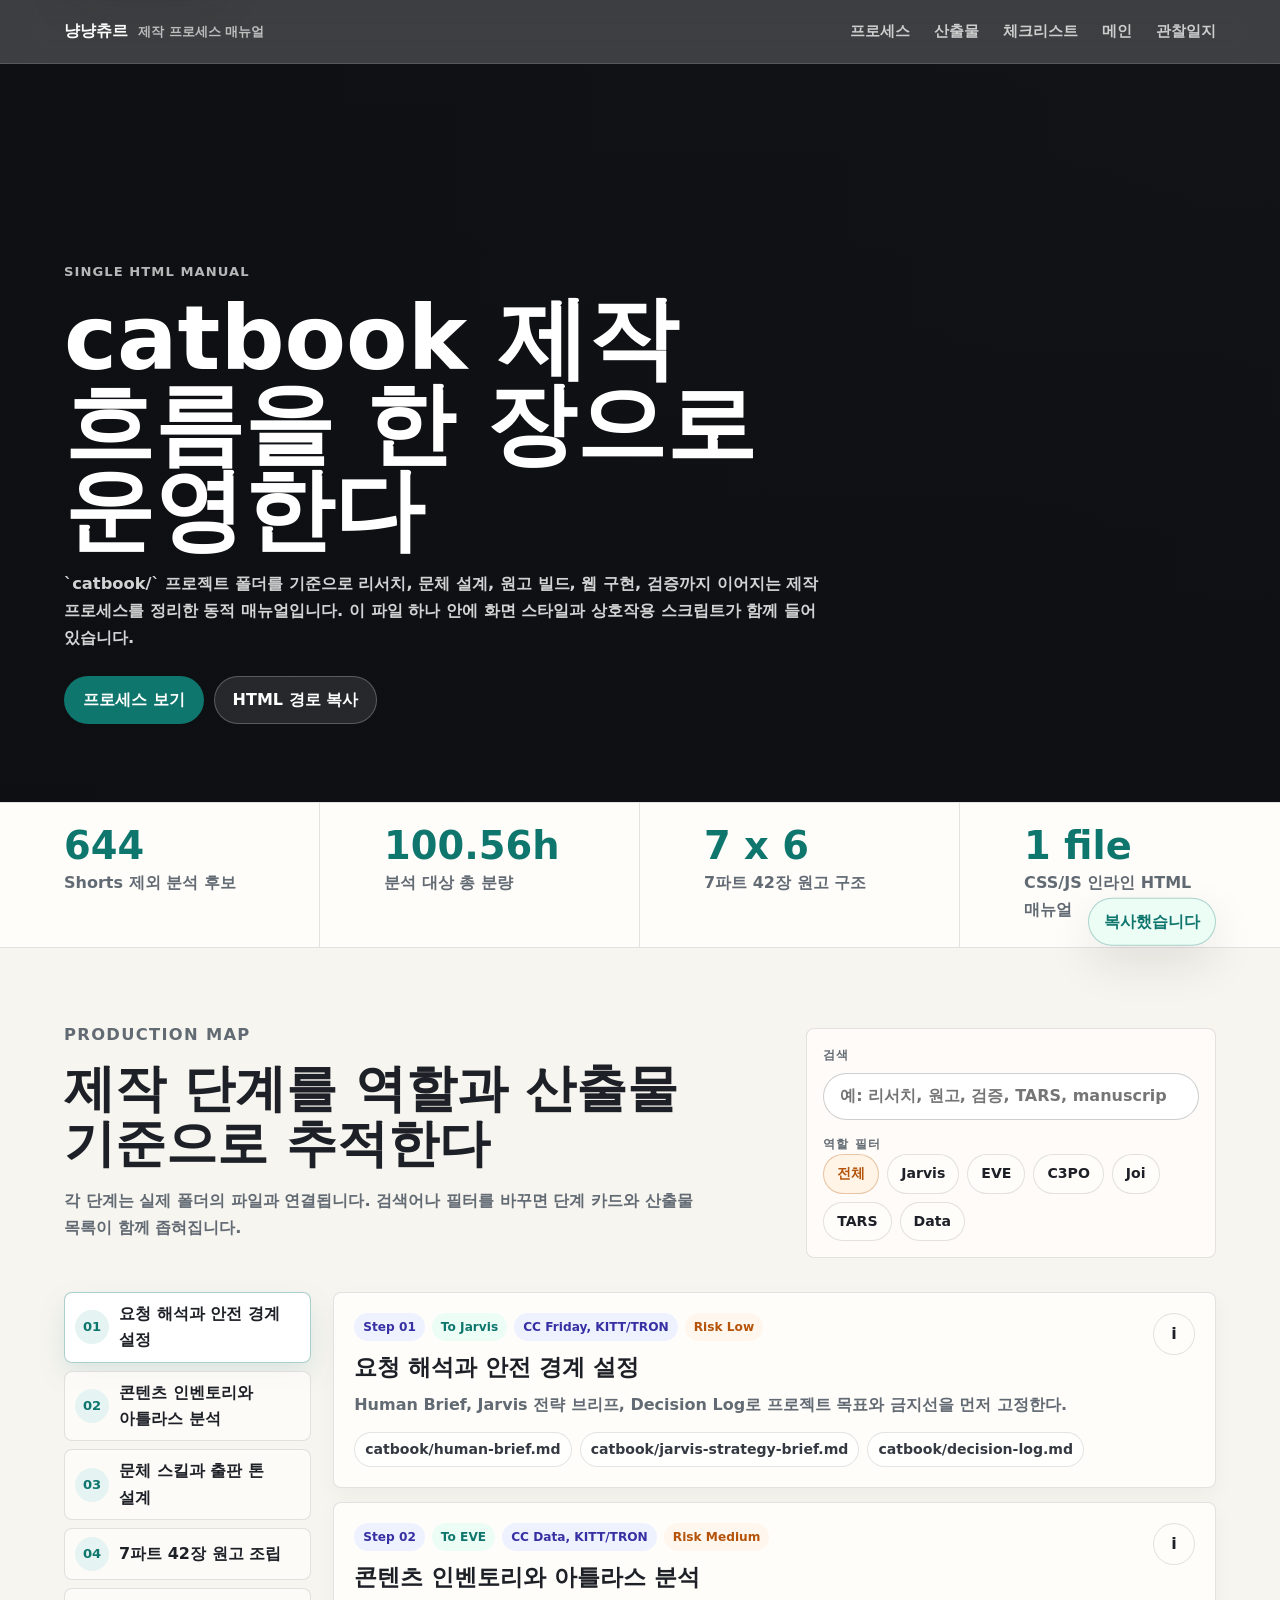
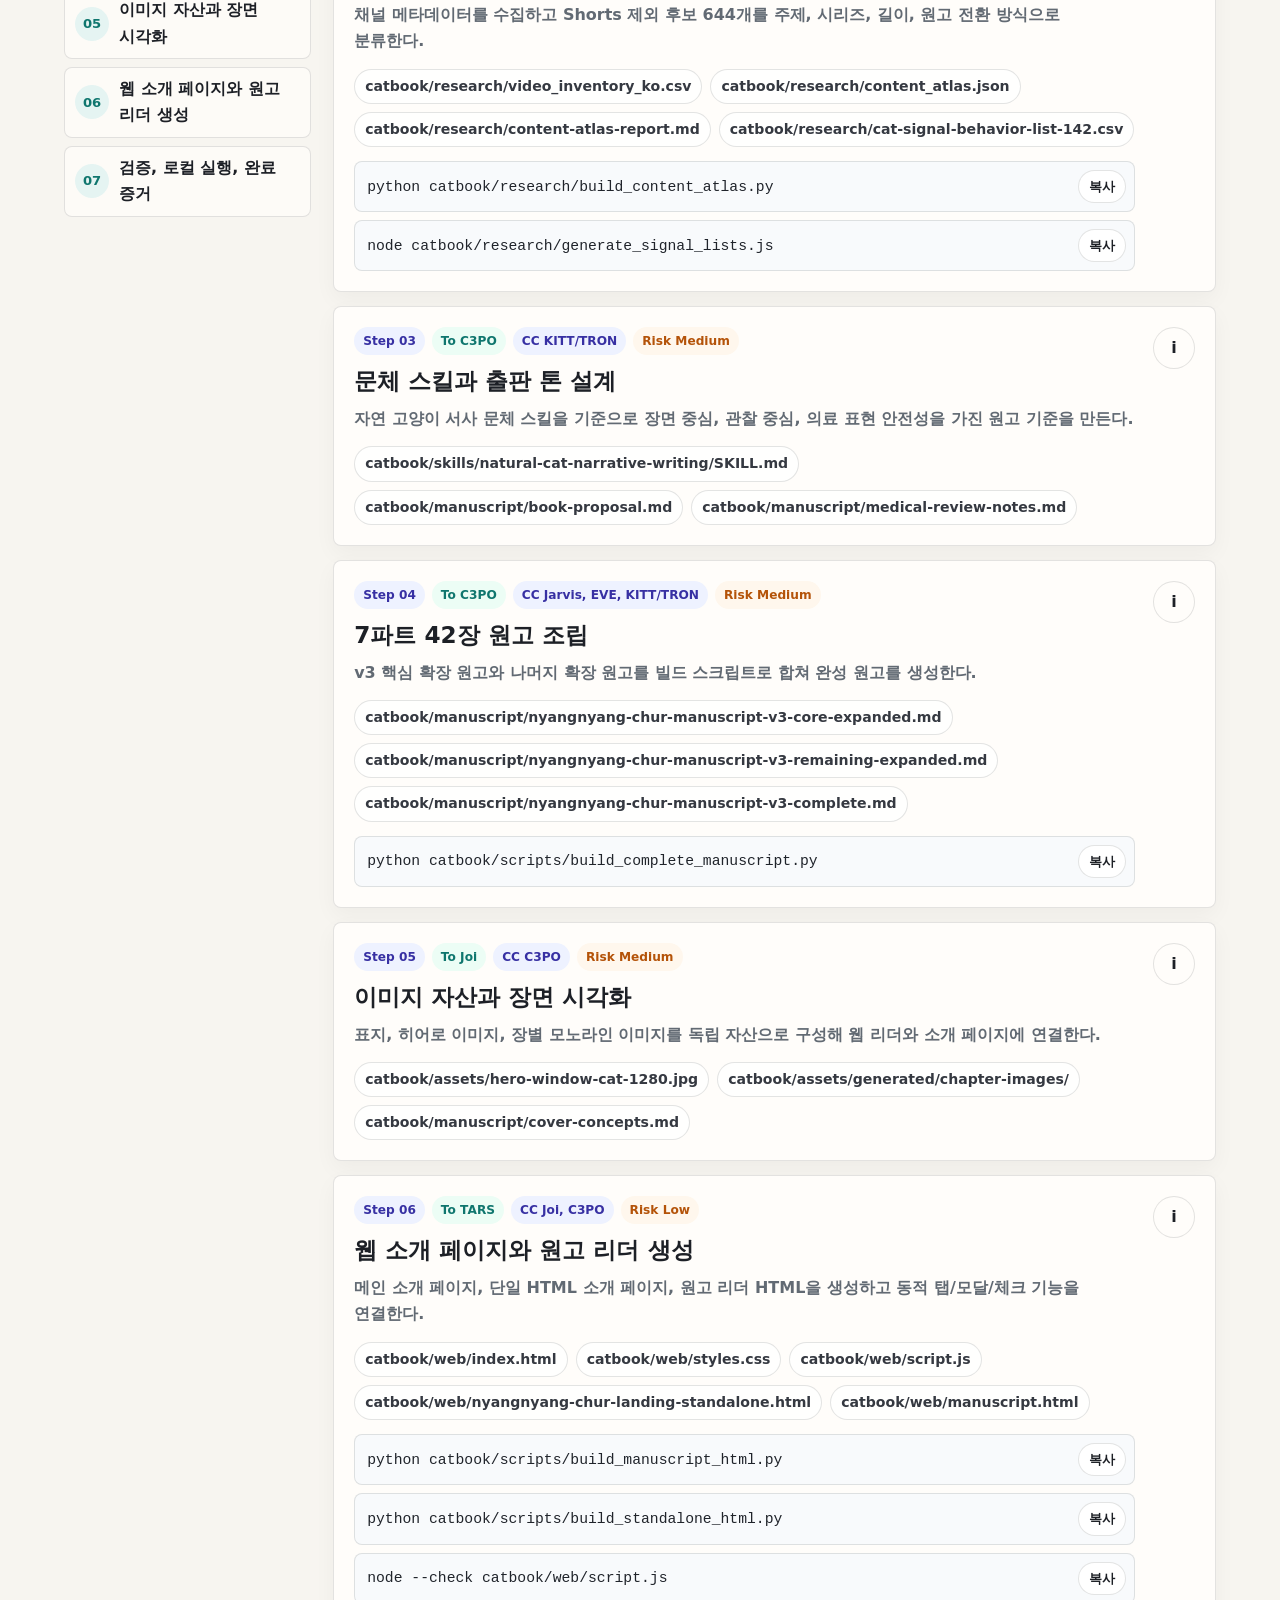
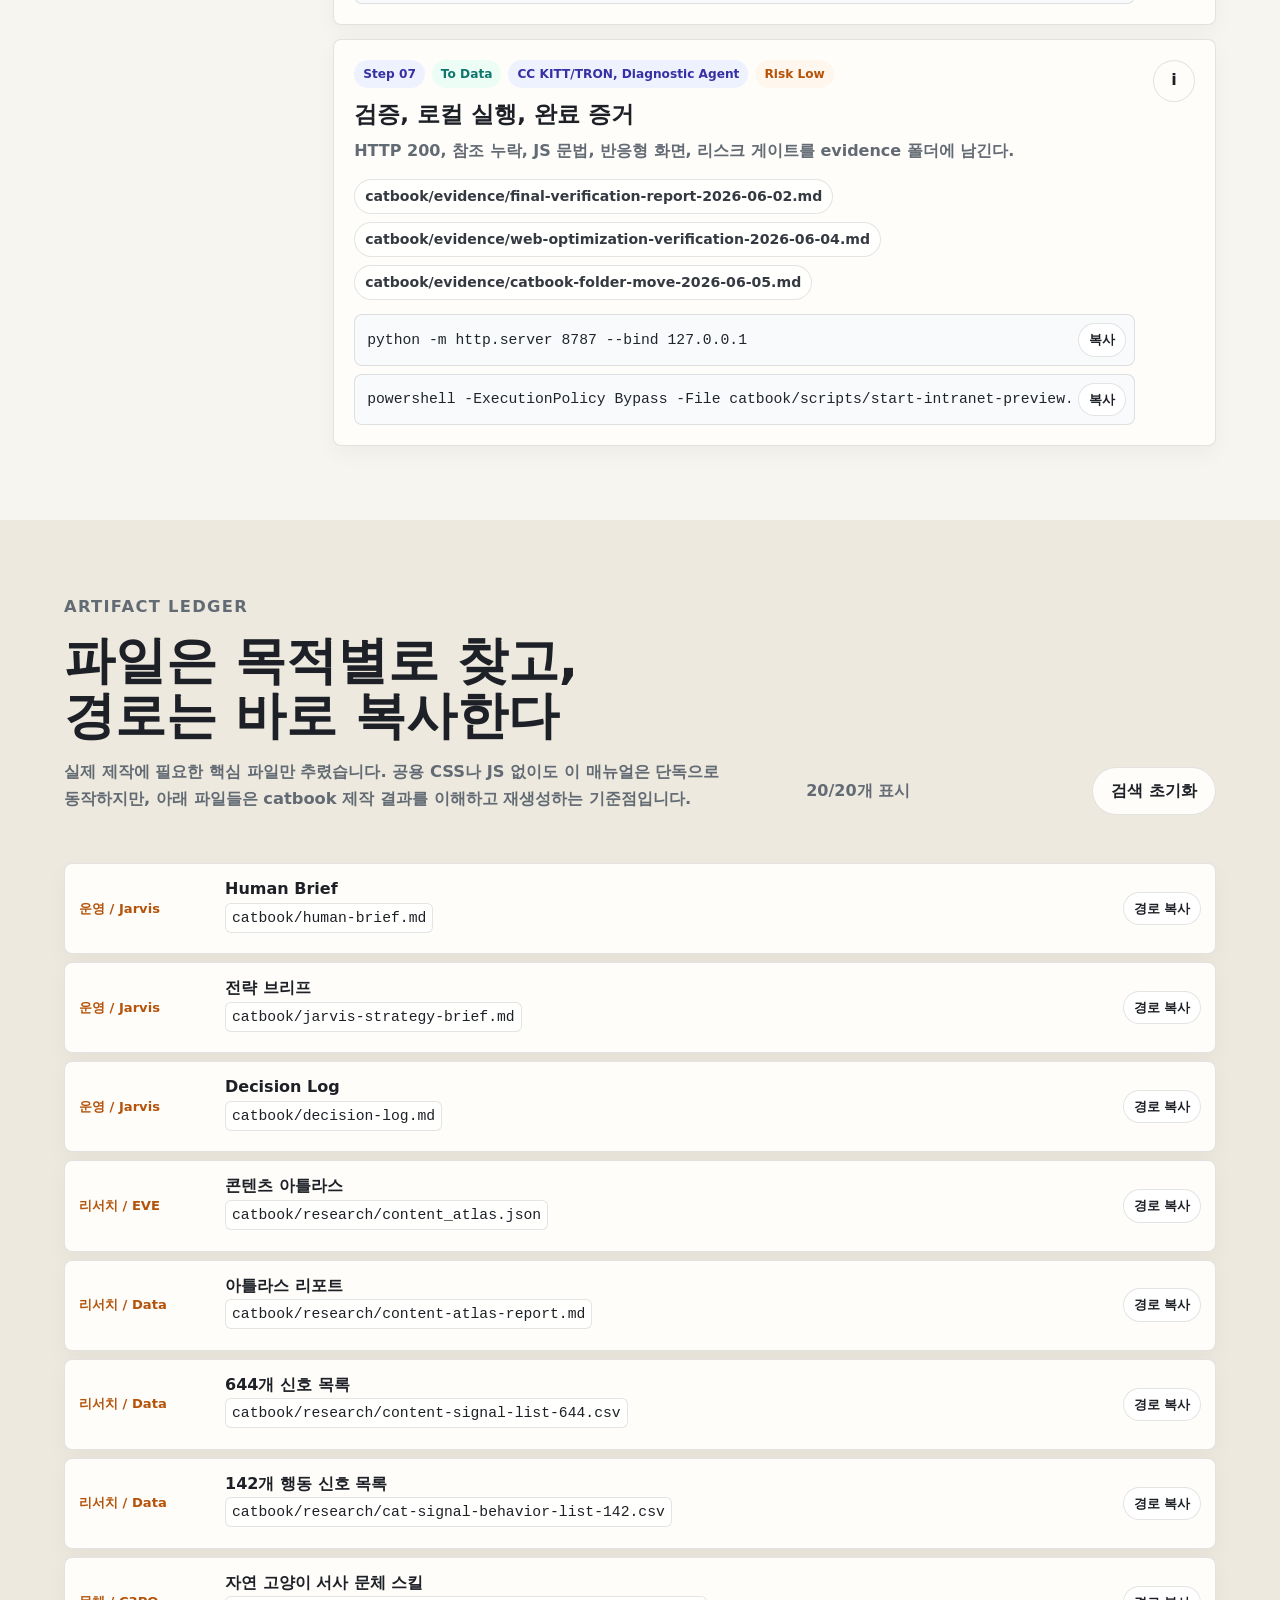
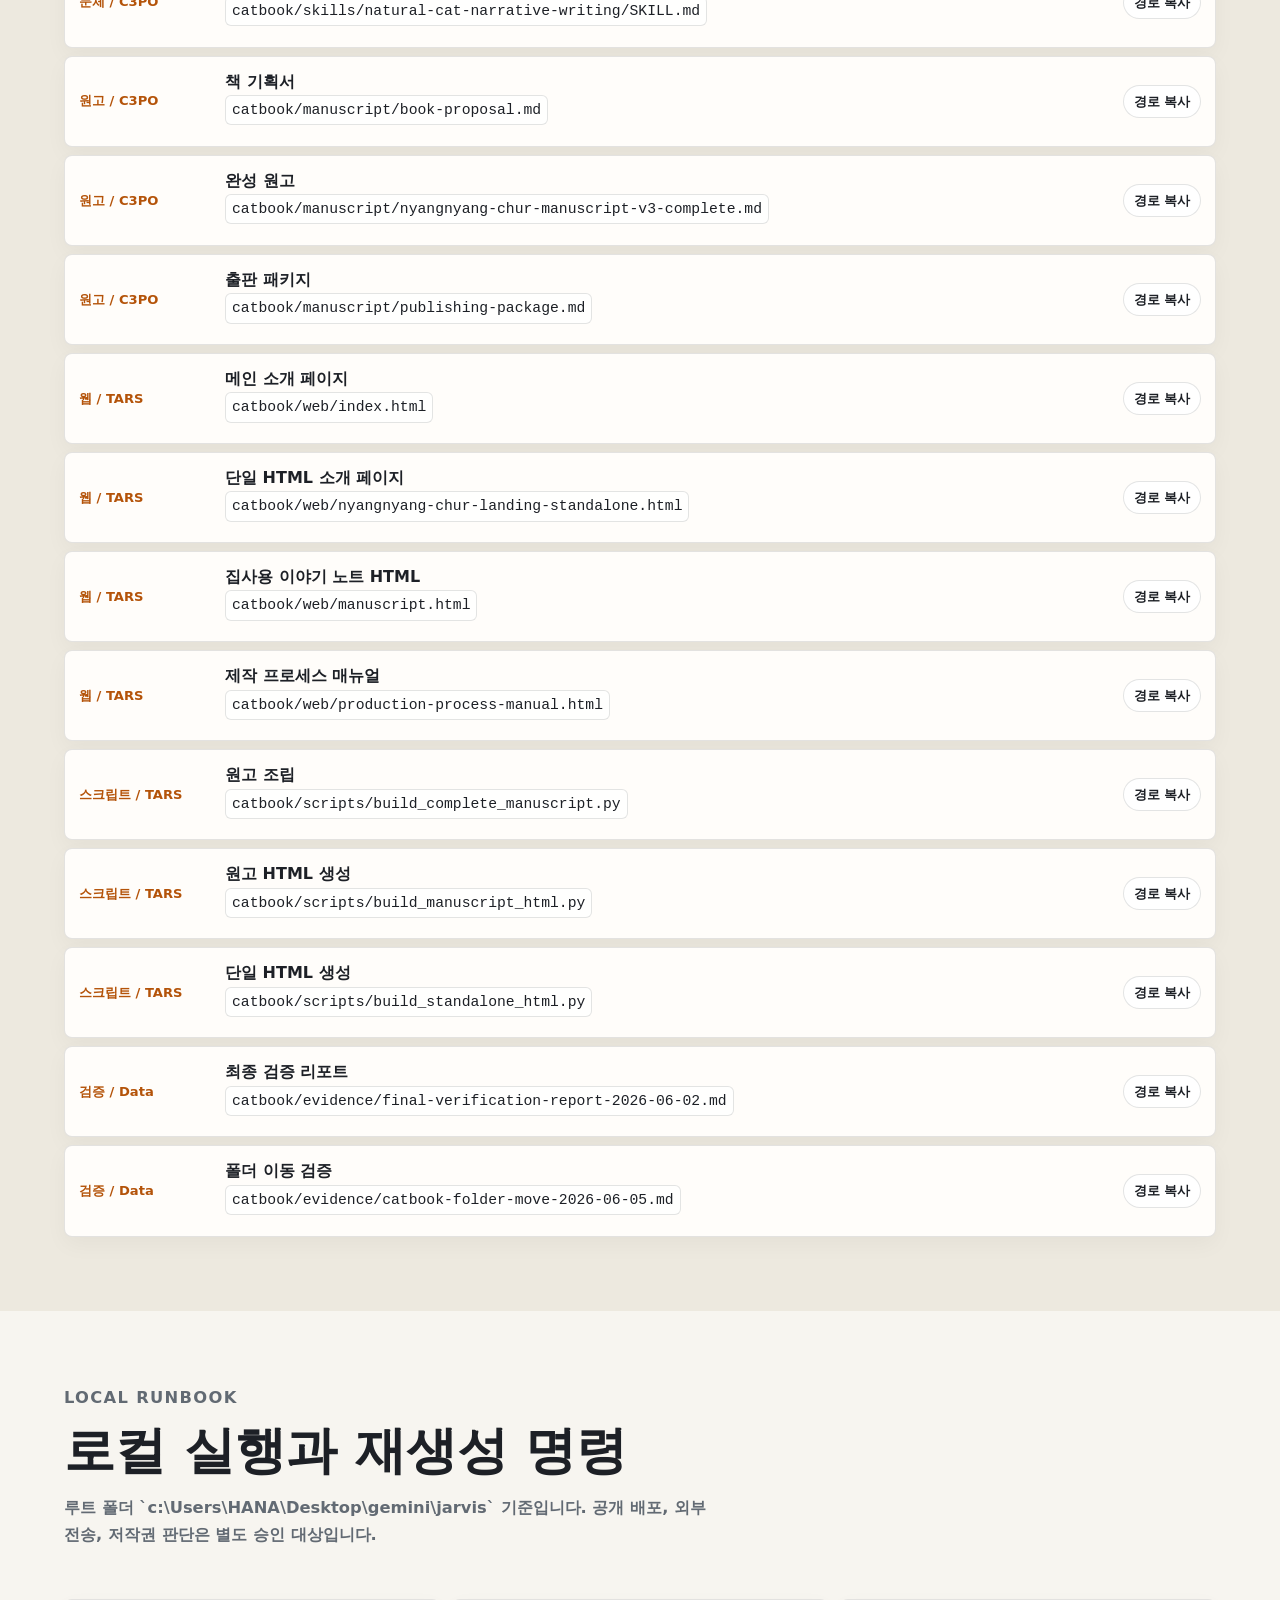
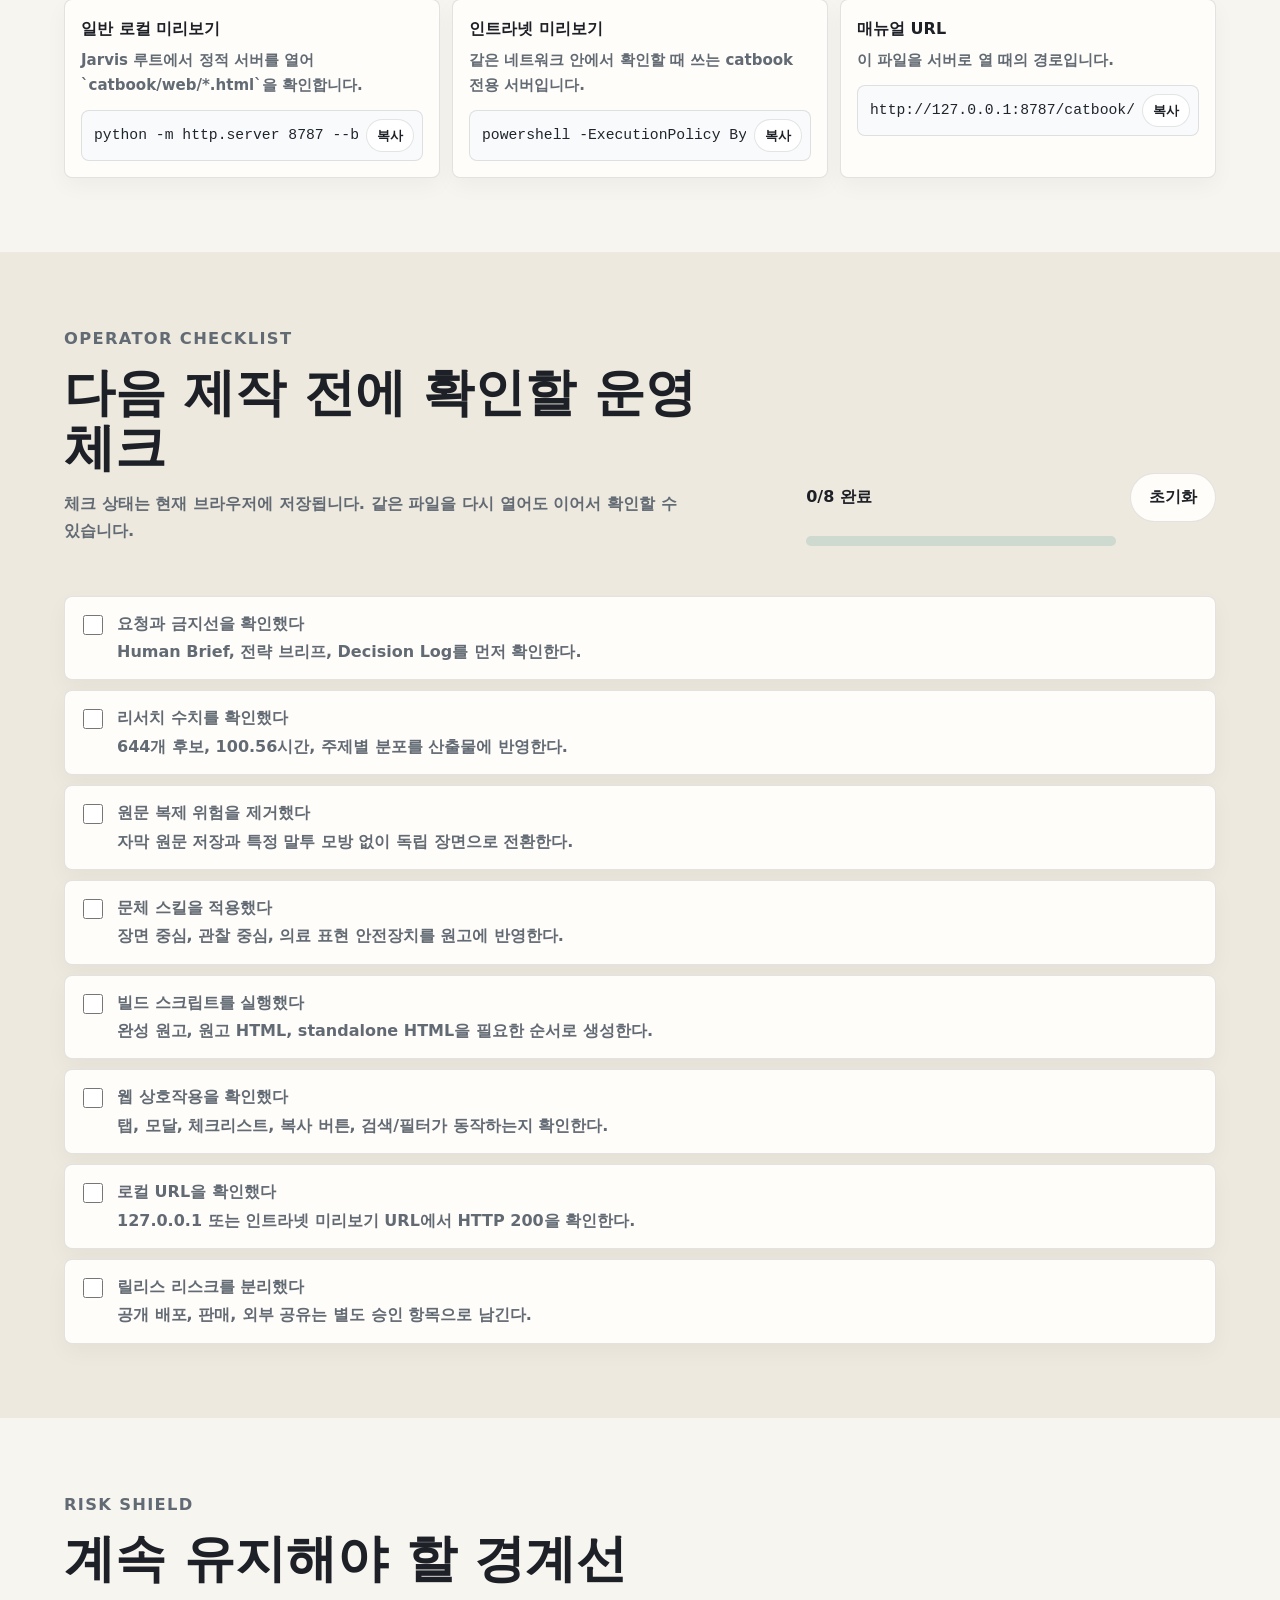
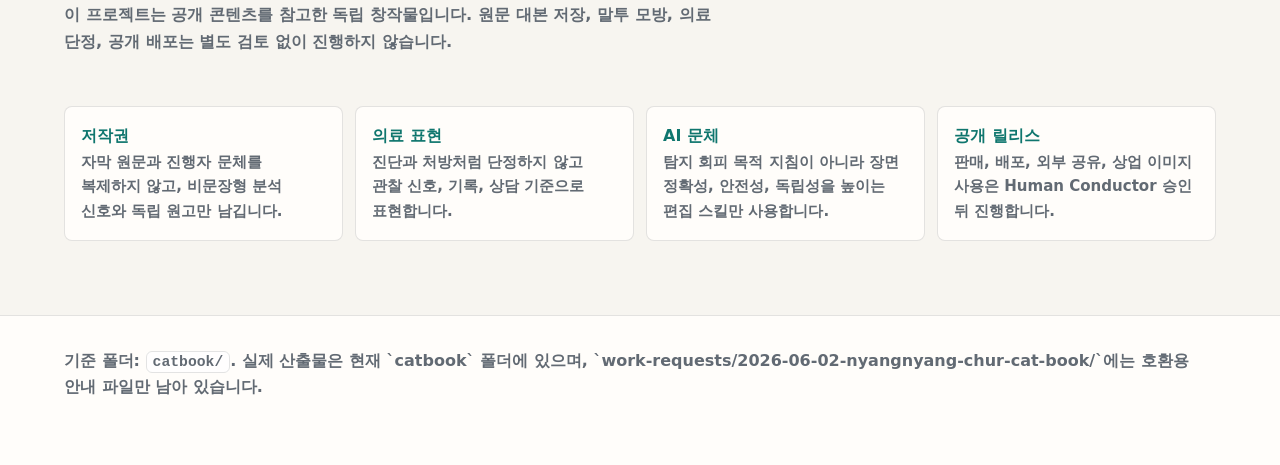
==== web/production-process-manual.html @ a4cfbbdb "Publish catbook project" ====
<!doctype html>
<html lang="ko">
  <head>
    <meta charset="utf-8" />
    <meta name="viewport" content="width=device-width, initial-scale=1" />
    <title>냥냥츄르 제작 프로세스 매뉴얼</title>
    <meta
      name="description"
      content="catbook 프로젝트 폴더를 분석해 정리한 냥냥츄르 제작 프로세스 단일 HTML 매뉴얼"
    />
    <link rel="icon" href="data:," />
    <link
      rel="preload"
      as="image"
      href="../assets/hero-window-cat-768.jpg"
      media="(max-width: 767px)"
      fetchpriority="high"
    />
    <link
      rel="preload"
      as="image"
      href="../assets/hero-window-cat-1280.jpg"
      media="(min-width: 768px)"
      fetchpriority="high"
    />
    <style>
      :root {
        --bg: #f7f5f0;
        --paper: #fffdfa;
        --ink: #1d2026;
        --muted: #626a73;
        --line: rgba(29, 32, 38, 0.12);
        --line-strong: rgba(29, 32, 38, 0.22);
        --teal: #0f766e;
        --blue: #2563eb;
        --brick: #b45309;
        --rose: #be123c;
        --leaf: #3f6212;
        --shadow: 0 18px 46px rgba(28, 30, 33, 0.1);
        --radius: 8px;
        --page-x: clamp(18px, 5vw, 72px);
        --font: "Malgun Gothic", "Apple SD Gothic Neo", "Noto Sans KR", "Segoe UI", system-ui, sans-serif;
      }

      * {
        box-sizing: border-box;
      }

      html {
        scroll-behavior: smooth;
      }

      body {
        margin: 0;
        background: var(--bg);
        color: var(--ink);
        font-family: var(--font);
        letter-spacing: 0;
        line-height: 1.65;
        word-break: keep-all;
        overflow-wrap: anywhere;
      }

      body.modal-open {
        overflow: hidden;
      }

      a {
        color: inherit;
        text-decoration: none;
      }

      button,
      input {
        font: inherit;
        letter-spacing: 0;
      }

      button {
        cursor: pointer;
      }

      code {
        border: 1px solid rgba(29, 32, 38, 0.12);
        border-radius: 6px;
        padding: 2px 6px;
        background: rgba(255, 255, 255, 0.78);
        font-family: "Cascadia Mono", "Consolas", monospace;
        font-size: 0.92em;
      }

      .skip-link {
        position: fixed;
        z-index: 100;
        top: 12px;
        left: var(--page-x);
        transform: translateY(-160%);
        border-radius: 999px;
        padding: 8px 14px;
        background: var(--paper);
        box-shadow: var(--shadow);
        font-weight: 800;
      }

      .skip-link:focus-visible {
        transform: translateY(0);
      }

      :focus-visible {
        outline: 3px solid rgba(37, 99, 235, 0.35);
        outline-offset: 3px;
      }

      .site-header {
        position: sticky;
        z-index: 50;
        top: 0;
        display: grid;
        grid-template-columns: minmax(0, 1fr) auto;
        align-items: center;
        min-height: 64px;
        gap: 20px;
        padding: 0 var(--page-x);
        border-bottom: 1px solid rgba(255, 255, 255, 0.14);
        background: rgba(20, 22, 26, 0.82);
        color: #fff;
        backdrop-filter: blur(18px);
      }

      .brand {
        display: inline-flex;
        align-items: baseline;
        gap: 10px;
        min-width: 0;
        font-weight: 900;
      }

      .brand span {
        color: rgba(255, 255, 255, 0.66);
        font-size: 0.82rem;
        font-weight: 700;
      }

      .nav-links {
        display: flex;
        flex-wrap: wrap;
        justify-content: flex-end;
        gap: 14px 24px;
        color: rgba(255, 255, 255, 0.74);
        font-size: 0.92rem;
        font-weight: 800;
      }

      .nav-links a:hover {
        color: #fff;
      }

      .hero {
        position: relative;
        isolation: isolate;
        min-height: clamp(560px, 82svh, 760px);
        display: grid;
        align-items: end;
        overflow: hidden;
        padding: 120px var(--page-x) 78px;
        color: #fff;
      }

      .hero-media,
      .hero-image,
      .hero-scrim {
        position: absolute;
        inset: 0;
        width: 100%;
        height: 100%;
      }

      .hero-media {
        z-index: -3;
        overflow: hidden;
        background: #121418;
      }

      .hero-image {
        object-fit: cover;
        object-position: 58% center;
        transform: scale(1.02);
      }

      .ai-generated-media {
        position: relative;
        isolation: isolate;
      }

      .ai-generated-media::after {
        content: attr(data-ai-label);
        position: absolute;
        z-index: 2;
        right: 12px;
        bottom: 12px;
        max-width: calc(100% - 24px);
        border: 1px solid rgba(255, 255, 255, 0.38);
        border-radius: 999px;
        padding: 6px 10px;
        background: rgba(28, 30, 33, 0.72);
        color: #ffffff;
        font-size: clamp(0.72rem, 0.68rem + 0.18vw, 0.84rem);
        font-weight: 800;
        line-height: 1.2;
        text-shadow: 0 1px 2px rgba(0, 0, 0, 0.35);
        pointer-events: none;
        backdrop-filter: blur(8px);
        -webkit-backdrop-filter: blur(8px);
      }

      .ai-generated-media img {
        user-select: none;
        -webkit-user-drag: none;
        -webkit-touch-callout: none;
      }

      .hero-scrim {
        z-index: -2;
        background:
          linear-gradient(90deg, rgba(13, 15, 18, 0.88), rgba(13, 15, 18, 0.48), rgba(13, 15, 18, 0.22)),
          linear-gradient(0deg, rgba(13, 15, 18, 0.78), rgba(13, 15, 18, 0.02));
      }

      .hero-content {
        position: relative;
        z-index: 1;
        width: min(920px, 100%);
      }

      .eyebrow {
        margin: 0 0 12px;
        color: var(--teal);
        font-size: 0.82rem;
        font-weight: 900;
        letter-spacing: 0.08em;
        text-transform: uppercase;
      }

      .hero .eyebrow {
        color: rgba(255, 255, 255, 0.7);
      }

      h1,
      h2,
      h3,
      p {
        margin-top: 0;
      }

      h1 {
        max-width: 860px;
        margin-bottom: 18px;
        font-size: clamp(2.45rem, 7vw, 6.7rem);
        line-height: 0.96;
      }

      h2 {
        margin-bottom: 16px;
        font-size: clamp(1.85rem, 4vw, 3.5rem);
        line-height: 1.08;
      }

      h3 {
        margin-bottom: 10px;
        font-size: clamp(1.12rem, 1vw + 0.95rem, 1.45rem);
        line-height: 1.28;
      }

      .hero-copy {
        max-width: 780px;
        color: rgba(255, 255, 255, 0.82);
        font-size: clamp(1.02rem, 1.2vw, 1.28rem);
        font-weight: 650;
      }

      .hero-actions,
      .inline-actions {
        display: flex;
        flex-wrap: wrap;
        gap: 10px;
        margin-top: 24px;
      }

      .button,
      .icon-button,
      .filter-button,
      .copy-button {
        border: 1px solid var(--line);
        border-radius: 999px;
        background: var(--paper);
        color: var(--ink);
        font-weight: 850;
        transition:
          transform 0.18s ease,
          border-color 0.18s ease,
          background 0.18s ease,
          color 0.18s ease;
      }

      .button {
        min-height: 44px;
        padding: 10px 18px;
      }

      .button.primary {
        border-color: rgba(15, 118, 110, 0.1);
        background: var(--teal);
        color: #fff;
      }

      .hero .button:not(.primary) {
        border-color: rgba(255, 255, 255, 0.24);
        background: rgba(255, 255, 255, 0.1);
        color: #fff;
      }

      .button:hover,
      .icon-button:hover,
      .filter-button:hover,
      .copy-button:hover {
        transform: translateY(-1px);
        border-color: rgba(37, 99, 235, 0.36);
      }

      .stats {
        display: grid;
        grid-template-columns: repeat(4, minmax(0, 1fr));
        border-top: 1px solid var(--line);
        border-bottom: 1px solid var(--line);
        background: var(--paper);
      }

      .stat {
        min-height: 124px;
        padding: 24px var(--page-x);
        border-right: 1px solid var(--line);
      }

      .stat:last-child {
        border-right: 0;
      }

      .stat strong {
        display: block;
        margin-bottom: 5px;
        color: var(--teal);
        font-size: clamp(1.8rem, 3vw, 3rem);
        line-height: 1;
      }

      .stat span {
        color: var(--muted);
        font-weight: 750;
      }

      .section {
        padding: 74px var(--page-x);
      }

      .section.alt {
        background: #ede9df;
      }

      .section-head {
        display: grid;
        grid-template-columns: minmax(0, 0.96fr) minmax(280px, 0.58fr);
        gap: clamp(24px, 5vw, 72px);
        align-items: end;
        margin-bottom: 34px;
      }

      .section-head p {
        color: var(--muted);
        font-size: 1.02rem;
        font-weight: 650;
      }

      .control-surface {
        display: grid;
        gap: 14px;
        border: 1px solid var(--line);
        border-radius: var(--radius);
        padding: 16px;
        background: rgba(255, 253, 250, 0.8);
      }

      .search-wrap {
        display: grid;
        gap: 8px;
      }

      .search-wrap label,
      .filter-label {
        color: var(--muted);
        font-size: 0.78rem;
        font-weight: 900;
        letter-spacing: 0.08em;
        text-transform: uppercase;
      }

      .search-input {
        width: 100%;
        min-height: 44px;
        border: 1px solid var(--line-strong);
        border-radius: 999px;
        padding: 9px 16px;
        background: #fff;
        color: var(--ink);
        font-weight: 750;
      }

      .filters {
        display: flex;
        flex-wrap: wrap;
        gap: 8px;
      }

      .filter-button {
        min-height: 36px;
        padding: 7px 13px;
        font-size: 0.88rem;
      }

      .filter-button[aria-pressed="true"] {
        border-color: rgba(180, 83, 9, 0.3);
        background: #fff4e6;
        color: var(--brick);
      }

      .process-layout {
        display: grid;
        grid-template-columns: minmax(220px, 0.28fr) minmax(0, 1fr);
        gap: 22px;
      }

      .step-rail {
        position: sticky;
        top: 86px;
        align-self: start;
        display: grid;
        gap: 8px;
      }

      .rail-button {
        display: grid;
        grid-template-columns: 34px minmax(0, 1fr);
        gap: 10px;
        align-items: center;
        min-height: 48px;
        border: 1px solid var(--line);
        border-radius: var(--radius);
        padding: 8px 10px;
        background: rgba(255, 253, 250, 0.74);
        color: var(--ink);
        text-align: left;
        font-weight: 850;
      }

      .rail-button span {
        display: grid;
        place-items: center;
        width: 34px;
        height: 34px;
        border-radius: 50%;
        background: #e5f4f2;
        color: var(--teal);
        font-size: 0.82rem;
      }

      .rail-button[aria-current="step"] {
        border-color: rgba(15, 118, 110, 0.35);
        background: #ffffff;
        box-shadow: 0 12px 28px rgba(15, 118, 110, 0.12);
      }

      .stage-grid {
        display: grid;
        gap: 14px;
      }

      .stage-card,
      .artifact-row,
      .check-row,
      .path-block {
        border: 1px solid var(--line);
        border-radius: var(--radius);
        background: var(--paper);
        box-shadow: 0 8px 22px rgba(28, 30, 33, 0.04);
      }

      .stage-card {
        display: grid;
        grid-template-columns: minmax(0, 1fr) auto;
        gap: 18px;
        padding: 20px;
      }

      .stage-card.is-hidden {
        display: none;
      }

      .stage-meta {
        display: flex;
        flex-wrap: wrap;
        gap: 7px;
        margin-bottom: 11px;
      }

      .pill {
        border-radius: 999px;
        padding: 4px 9px;
        background: #eef2ff;
        color: #3730a3;
        font-size: 0.76rem;
        font-weight: 900;
      }

      .pill.owner {
        background: #ecfdf5;
        color: var(--teal);
      }

      .pill.risk {
        background: #fff7ed;
        color: var(--brick);
      }

      .stage-summary {
        margin-bottom: 14px;
        color: var(--muted);
        font-weight: 650;
      }

      .stage-list {
        display: flex;
        flex-wrap: wrap;
        gap: 8px;
        margin: 0;
        padding: 0;
        list-style: none;
      }

      .stage-list li {
        border: 1px solid var(--line);
        border-radius: 999px;
        padding: 5px 10px;
        background: rgba(255, 255, 255, 0.72);
        color: #353941;
        font-size: 0.88rem;
        font-weight: 760;
      }

      .stage-actions {
        display: flex;
        align-items: start;
        gap: 8px;
      }

      .icon-button {
        width: 42px;
        height: 42px;
        display: grid;
        place-items: center;
        padding: 0;
        font-size: 1rem;
      }

      .commands {
        display: grid;
        gap: 8px;
        margin-top: 14px;
      }

      .command-line {
        display: grid;
        grid-template-columns: minmax(0, 1fr) auto;
        gap: 8px;
        align-items: center;
        min-width: 0;
        border: 1px solid var(--line);
        border-radius: var(--radius);
        padding: 8px 8px 8px 12px;
        background: #f8fafc;
      }

      .command-line > * {
        min-width: 0;
      }

      .command-line code {
        border: 0;
        padding: 0;
        background: transparent;
        color: #20242b;
        white-space: nowrap;
        overflow-x: auto;
      }

      .copy-button {
        min-height: 32px;
        padding: 5px 10px;
        background: #fff;
        font-size: 0.8rem;
      }

      .path-grid {
        display: grid;
        grid-template-columns: repeat(3, minmax(0, 1fr));
        gap: 12px;
      }

      .path-block {
        padding: 16px;
      }

      .path-block strong {
        display: block;
        margin-bottom: 6px;
      }

      .path-block p {
        margin-bottom: 12px;
        color: var(--muted);
        font-size: 0.94rem;
        font-weight: 650;
      }

      .artifact-toolbar {
        display: flex;
        flex-wrap: wrap;
        justify-content: space-between;
        align-items: center;
        gap: 12px;
        margin-bottom: 14px;
      }

      .artifact-count {
        color: var(--muted);
        font-weight: 850;
      }

      .artifact-list {
        display: grid;
        gap: 8px;
      }

      .artifact-row {
        display: grid;
        grid-template-columns: 132px minmax(0, 1fr) auto;
        gap: 14px;
        align-items: center;
        width: 100%;
        min-width: 0;
        min-height: 58px;
        padding: 12px 14px;
      }

      .artifact-row > * {
        min-width: 0;
      }

      .artifact-row.is-hidden {
        display: none;
      }

      .artifact-kind {
        color: var(--brick);
        font-size: 0.82rem;
        font-weight: 900;
      }

      .artifact-row code {
        display: inline-block;
        max-width: 100%;
        white-space: nowrap;
        min-width: 0;
        overflow-x: auto;
      }

      .check-panel {
        display: grid;
        gap: 10px;
      }

      .check-head {
        display: grid;
        grid-template-columns: minmax(0, 1fr) auto;
        gap: 14px;
        align-items: center;
        margin-bottom: 16px;
      }

      .progress {
        overflow: hidden;
        height: 10px;
        border-radius: 999px;
        background: rgba(15, 118, 110, 0.14);
      }

      .progress span {
        display: block;
        width: 0%;
        height: 100%;
        background: linear-gradient(90deg, var(--teal), var(--blue), var(--brick));
        transition: width 0.2s ease;
      }

      .check-row {
        display: grid;
        grid-template-columns: 26px minmax(0, 1fr);
        gap: 12px;
        align-items: start;
        padding: 14px;
      }

      .check-row input {
        width: 20px;
        height: 20px;
        margin-top: 4px;
        accent-color: var(--teal);
      }

      .check-row strong {
        display: block;
        margin-bottom: 2px;
      }

      .check-row span {
        color: var(--muted);
        font-weight: 650;
      }

      .check-row.is-done {
        border-color: rgba(15, 118, 110, 0.28);
        background: #f0fdfa;
      }

      .matrix {
        display: grid;
        grid-template-columns: repeat(4, minmax(0, 1fr));
        gap: 12px;
      }

      .matrix-cell {
        border: 1px solid var(--line);
        border-radius: var(--radius);
        padding: 16px;
        background: var(--paper);
      }

      .matrix-cell strong {
        color: var(--teal);
      }

      .matrix-cell p {
        margin-bottom: 0;
        color: var(--muted);
        font-size: 0.94rem;
        font-weight: 650;
      }

      .modal {
        position: fixed;
        inset: 0;
        z-index: 80;
        display: none;
        padding: 24px;
      }

      .modal.is-open {
        display: grid;
        place-items: center;
      }

      .modal-backdrop {
        position: absolute;
        inset: 0;
        background: rgba(12, 14, 17, 0.62);
        backdrop-filter: blur(10px);
      }

      .modal-panel {
        position: relative;
        width: min(760px, 100%);
        max-height: min(760px, 86svh);
        overflow: auto;
        border-radius: var(--radius);
        padding: 24px;
        background: var(--paper);
        box-shadow: var(--shadow);
      }

      .modal-close {
        position: absolute;
        top: 14px;
        right: 14px;
        width: 38px;
        height: 38px;
        border: 1px solid var(--line);
        border-radius: 50%;
        background: #fff;
        font-size: 1.1rem;
        font-weight: 900;
      }

      .modal-list {
        display: grid;
        gap: 10px;
        margin: 16px 0 0;
        padding: 0;
        list-style: none;
      }

      .modal-list li {
        border-left: 3px solid var(--teal);
        padding: 8px 0 8px 12px;
        color: var(--muted);
        font-weight: 700;
      }

      .toast {
        position: fixed;
        z-index: 90;
        right: var(--page-x);
        bottom: 22px;
        transform: translateY(140%);
        border: 1px solid rgba(15, 118, 110, 0.3);
        border-radius: 999px;
        padding: 10px 15px;
        background: #ecfdf5;
        color: var(--teal);
        font-weight: 900;
        box-shadow: var(--shadow);
        transition: transform 0.2s ease;
      }

      .toast.is-visible {
        transform: translateY(0);
      }

      .empty-state {
        display: none;
        border: 1px dashed var(--line-strong);
        border-radius: var(--radius);
        padding: 26px;
        color: var(--muted);
        background: rgba(255, 255, 255, 0.44);
        font-weight: 800;
        text-align: center;
      }

      .empty-state.is-visible {
        display: block;
      }

      .footer {
        border-top: 1px solid var(--line);
        padding: 32px var(--page-x) 48px;
        color: var(--muted);
        background: var(--paper);
        font-weight: 700;
      }

      @media (max-width: 980px) {
        .site-header,
        .section-head,
        .process-layout,
        .path-grid,
        .matrix {
          grid-template-columns: 1fr;
        }

        .site-header {
          align-items: start;
          padding-top: 12px;
          padding-bottom: 12px;
        }

        .nav-links {
          justify-content: flex-start;
        }

        .stats {
          grid-template-columns: repeat(2, minmax(0, 1fr));
        }

        .step-rail {
          position: static;
          grid-template-columns: repeat(2, minmax(0, 1fr));
        }

        .stage-card {
          grid-template-columns: 1fr;
        }
      }

      @media (max-width: 640px) {
        .hero {
          min-height: 680px;
          padding-top: 86px;
        }

        .stats,
        .step-rail,
        .artifact-row {
          grid-template-columns: 1fr;
        }

        .stat {
          min-height: auto;
          border-right: 0;
          border-bottom: 1px solid var(--line);
        }

        .artifact-row {
          align-items: start;
        }

        .ai-generated-media::after {
          right: 10px;
          bottom: 10px;
          padding: 5px 9px;
        }

        .artifact-row code {
          display: block;
          white-space: normal;
          overflow-wrap: anywhere;
        }

        .section {
          padding-top: 54px;
          padding-bottom: 54px;
        }
      }

      @media (prefers-reduced-motion: reduce) {
        *,
        *::before,
        *::after {
          scroll-behavior: auto !important;
          transition-duration: 0.01ms !important;
          animation-duration: 0.01ms !important;
        }
      }
    </style>
  </head>
  <body>
    <a class="skip-link" href="#manual">본문으로 건너뛰기</a>

    <header class="site-header">
      <a class="brand" href="#top">냥냥츄르 <span>제작 프로세스 매뉴얼</span></a>
      <nav class="nav-links" aria-label="주요 섹션">
        <a href="#manual">프로세스</a>
        <a href="#artifacts">산출물</a>
        <a href="#checklist">체크리스트</a>
        <a href="./index.html">메인</a>
        <a href="./manuscript.html">관찰일지</a>
      </nav>
    </header>

    <main id="top">
      <section class="hero" aria-labelledby="hero-title">
        <picture class="hero-media">
          <source
            type="image/jpeg"
            media="(max-width: 767px)"
            srcset="../assets/hero-window-cat-768.jpg"
          />
          <source
            type="image/jpeg"
            media="(min-width: 768px)"
            srcset="../assets/hero-window-cat-1280.jpg"
          />
          <img
            class="hero-image"
            src="../assets/hero-window-cat-1280.jpg"
            width="1280"
            height="683"
            alt="창가에 앉은 고양이와 책, 물그릇"
            decoding="async"
            fetchpriority="high"
          />
        </picture>
        <div class="hero-scrim"></div>
        <div class="hero-content">
          <p class="eyebrow">Single HTML Manual</p>
          <h1 id="hero-title">catbook 제작 흐름을 한 장으로 운영한다</h1>
          <p class="hero-copy">
            `catbook/` 프로젝트 폴더를 기준으로 리서치, 문체 설계, 원고 빌드, 웹 구현, 검증까지 이어지는
            제작 프로세스를 정리한 동적 매뉴얼입니다. 이 파일 하나 안에 화면 스타일과 상호작용 스크립트가 함께 들어 있습니다.
          </p>
          <div class="hero-actions">
            <a class="button primary" href="#manual">프로세스 보기</a>
            <button class="button" type="button" data-copy="catbook/web/production-process-manual.html">
              HTML 경로 복사
            </button>
          </div>
        </div>
      </section>

      <section class="stats" aria-label="프로젝트 핵심 수치">
        <div class="stat">
          <strong>644</strong>
          <span>Shorts 제외 분석 후보</span>
        </div>
        <div class="stat">
          <strong>100.56h</strong>
          <span>분석 대상 총 분량</span>
        </div>
        <div class="stat">
          <strong>7 x 6</strong>
          <span>7파트 42장 원고 구조</span>
        </div>
        <div class="stat">
          <strong>1 file</strong>
          <span>CSS/JS 인라인 HTML 매뉴얼</span>
        </div>
      </section>

      <section class="section" id="manual" aria-labelledby="manual-title">
        <div class="section-head">
          <div>
            <p class="eyebrow">Production Map</p>
            <h2 id="manual-title">제작 단계를 역할과 산출물 기준으로 추적한다</h2>
            <p>
              각 단계는 실제 폴더의 파일과 연결됩니다. 검색어나 필터를 바꾸면 단계 카드와 산출물 목록이 함께 좁혀집니다.
            </p>
          </div>
          <div class="control-surface" aria-label="프로세스 필터">
            <div class="search-wrap">
              <label for="process-search">검색</label>
              <input
                class="search-input"
                id="process-search"
                type="search"
                placeholder="예: 리서치, 원고, 검증, TARS, manuscript"
              />
            </div>
            <div>
              <div class="filter-label">역할 필터</div>
              <div class="filters" id="role-filters"></div>
            </div>
          </div>
        </div>

        <div class="process-layout">
          <aside class="step-rail" id="step-rail" aria-label="제작 단계 바로가기"></aside>
          <div>
            <div class="stage-grid" id="stage-grid"></div>
            <div class="empty-state" id="stage-empty">검색 조건에 맞는 제작 단계가 없습니다.</div>
          </div>
        </div>
      </section>

      <section class="section alt" id="artifacts" aria-labelledby="artifacts-title">
        <div class="section-head">
          <div>
            <p class="eyebrow">Artifact Ledger</p>
            <h2 id="artifacts-title">파일은 목적별로 찾고, 경로는 바로 복사한다</h2>
            <p>
              실제 제작에 필요한 핵심 파일만 추렸습니다. 공용 CSS나 JS 없이도 이 매뉴얼은 단독으로 동작하지만,
              아래 파일들은 catbook 제작 결과를 이해하고 재생성하는 기준점입니다.
            </p>
          </div>
          <div class="artifact-toolbar">
            <span class="artifact-count" id="artifact-count"></span>
            <button class="button" type="button" id="clear-search">검색 초기화</button>
          </div>
        </div>

        <div class="artifact-list" id="artifact-list"></div>
        <div class="empty-state" id="artifact-empty">검색 조건에 맞는 산출물이 없습니다.</div>
      </section>

      <section class="section" id="paths" aria-labelledby="paths-title">
        <div class="section-head">
          <div>
            <p class="eyebrow">Local Runbook</p>
            <h2 id="paths-title">로컬 실행과 재생성 명령</h2>
            <p>
              루트 폴더 `c:\Users\HANA\Desktop\gemini\jarvis` 기준입니다. 공개 배포, 외부 전송, 저작권 판단은 별도 승인 대상입니다.
            </p>
          </div>
        </div>

        <div class="path-grid">
          <article class="path-block">
            <strong>일반 로컬 미리보기</strong>
            <p>Jarvis 루트에서 정적 서버를 열어 `catbook/web/*.html`을 확인합니다.</p>
            <div class="command-line">
              <code>python -m http.server 8787 --bind 127.0.0.1</code>
              <button class="copy-button" type="button" data-copy="python -m http.server 8787 --bind 127.0.0.1">복사</button>
            </div>
          </article>
          <article class="path-block">
            <strong>인트라넷 미리보기</strong>
            <p>같은 네트워크 안에서 확인할 때 쓰는 catbook 전용 서버입니다.</p>
            <div class="command-line">
              <code>powershell -ExecutionPolicy Bypass -File catbook/scripts/start-intranet-preview.ps1 -Port 8790 -MaxPort 8800 -Restart</code>
              <button class="copy-button" type="button" data-copy="powershell -ExecutionPolicy Bypass -File catbook/scripts/start-intranet-preview.ps1 -Port 8790 -MaxPort 8800 -Restart">복사</button>
            </div>
          </article>
          <article class="path-block">
            <strong>매뉴얼 URL</strong>
            <p>이 파일을 서버로 열 때의 경로입니다.</p>
            <div class="command-line">
              <code>http://127.0.0.1:8787/catbook/web/production-process-manual.html</code>
              <button class="copy-button" type="button" data-copy="http://127.0.0.1:8787/catbook/web/production-process-manual.html">복사</button>
            </div>
          </article>
        </div>
      </section>

      <section class="section alt" id="checklist" aria-labelledby="checklist-title">
        <div class="section-head">
          <div>
            <p class="eyebrow">Operator Checklist</p>
            <h2 id="checklist-title">다음 제작 전에 확인할 운영 체크</h2>
            <p>
              체크 상태는 현재 브라우저에 저장됩니다. 같은 파일을 다시 열어도 이어서 확인할 수 있습니다.
            </p>
          </div>
          <div class="check-head">
            <strong id="check-progress-text">0/0 완료</strong>
            <button class="button" type="button" id="reset-checks">초기화</button>
            <div class="progress" aria-hidden="true"><span id="check-progress-bar"></span></div>
          </div>
        </div>

        <div class="check-panel" id="check-panel"></div>
      </section>

      <section class="section" aria-labelledby="risk-title">
        <div class="section-head">
          <div>
            <p class="eyebrow">Risk Shield</p>
            <h2 id="risk-title">계속 유지해야 할 경계선</h2>
            <p>
              이 프로젝트는 공개 콘텐츠를 참고한 독립 창작물입니다. 원문 대본 저장, 말투 모방, 의료 단정,
              공개 배포는 별도 검토 없이 진행하지 않습니다.
            </p>
          </div>
        </div>

        <div class="matrix">
          <article class="matrix-cell">
            <strong>저작권</strong>
            <p>자막 원문과 진행자 문체를 복제하지 않고, 비문장형 분석 신호와 독립 원고만 남깁니다.</p>
          </article>
          <article class="matrix-cell">
            <strong>의료 표현</strong>
            <p>진단과 처방처럼 단정하지 않고 관찰 신호, 기록, 상담 기준으로 표현합니다.</p>
          </article>
          <article class="matrix-cell">
            <strong>AI 문체</strong>
            <p>탐지 회피 목적 지침이 아니라 장면 정확성, 안전성, 독립성을 높이는 편집 스킬만 사용합니다.</p>
          </article>
          <article class="matrix-cell">
            <strong>공개 릴리스</strong>
            <p>판매, 배포, 외부 공유, 상업 이미지 사용은 Human Conductor 승인 뒤 진행합니다.</p>
          </article>
        </div>
      </section>
    </main>

    <footer class="footer">
      <p>
        기준 폴더: <code>catbook/</code>. 실제 산출물은 현재 `catbook` 폴더에 있으며,
        `work-requests/2026-06-02-nyangnyang-chur-cat-book/`에는 호환용 안내 파일만 남아 있습니다.
      </p>
    </footer>

    <div class="modal" id="detail-modal" role="dialog" aria-modal="true" aria-labelledby="modal-title">
      <div class="modal-backdrop" data-close-modal></div>
      <section class="modal-panel" tabindex="-1">
        <button class="modal-close" type="button" aria-label="닫기" data-close-modal>×</button>
        <p class="eyebrow" id="modal-kicker">Process</p>
        <h2 id="modal-title"></h2>
        <p id="modal-summary"></p>
        <ul class="modal-list" id="modal-list"></ul>
      </section>
    </div>

    <div class="toast" id="toast" role="status" aria-live="polite">복사했습니다</div>

    <script>
      const stages = [
        {
          id: "brief",
          role: "Jarvis",
          cc: "Friday, KITT/TRON",
          risk: "Low",
          title: "요청 해석과 안전 경계 설정",
          summary:
            "Human Brief, Jarvis 전략 브리프, Decision Log로 프로젝트 목표와 금지선을 먼저 고정한다.",
          outputs: ["catbook/human-brief.md", "catbook/jarvis-strategy-brief.md", "catbook/decision-log.md"],
          commands: [],
          details: [
            "대상은 고양이 행동/돌봄 콘텐츠를 바탕으로 한 독립 창작 책과 소개 웹페이지다.",
            "자막 원문 저장, 특정 진행자 말투 모방, AI 탐지 회피 목적 글쓰기 지침을 금지선으로 둔다.",
            "공개 배포와 상업 사용은 Human Conductor 승인 전까지 로컬 산출물로 제한한다.",
          ],
        },
        {
          id: "research",
          role: "EVE",
          cc: "Data, KITT/TRON",
          risk: "Medium",
          title: "콘텐츠 인벤토리와 아틀라스 분석",
          summary:
            "채널 메타데이터를 수집하고 Shorts 제외 후보 644개를 주제, 시리즈, 길이, 원고 전환 방식으로 분류한다.",
          outputs: [
            "catbook/research/video_inventory_ko.csv",
            "catbook/research/content_atlas.json",
            "catbook/research/content-atlas-report.md",
            "catbook/research/cat-signal-behavior-list-142.csv",
          ],
          commands: ["python catbook/research/build_content_atlas.py", "node catbook/research/generate_signal_lists.js"],
          details: [
            "핵심 수치: Shorts 제외 644개, 약 100.56시간.",
            "주요 축: 행동 신호, 건강 관찰, 관계/합사, 생활 돌봄, 배변/화장실, 윤리/안전, 묘종 지식.",
            "분석 결과는 원문 복제가 아니라 책 구조와 장면 소재를 만들기 위한 비문장형 신호로 사용한다.",
          ],
        },
        {
          id: "voice",
          role: "C3PO",
          cc: "KITT/TRON",
          risk: "Medium",
          title: "문체 스킬과 출판 톤 설계",
          summary:
            "자연 고양이 서사 문체 스킬을 기준으로 장면 중심, 관찰 중심, 의료 표현 안전성을 가진 원고 기준을 만든다.",
          outputs: [
            "catbook/skills/natural-cat-narrative-writing/SKILL.md",
            "catbook/manuscript/book-proposal.md",
            "catbook/manuscript/medical-review-notes.md",
          ],
          commands: [],
          details: [
            "설명보다 장면으로 시작하고, 정보는 이야기 뒤에 짧게 붙인다.",
            "고양이를 과잉 의인화하지 않고 감각, 경계, 선택의 언어로 읽는다.",
            "증상은 관찰 신호로, 대응은 기록과 상담으로 표현한다.",
          ],
        },
        {
          id: "manuscript",
          role: "C3PO",
          cc: "Jarvis, EVE, KITT/TRON",
          risk: "Medium",
          title: "7파트 42장 원고 조립",
          summary:
            "v3 핵심 확장 원고와 나머지 확장 원고를 빌드 스크립트로 합쳐 완성 원고를 생성한다.",
          outputs: [
            "catbook/manuscript/nyangnyang-chur-manuscript-v3-core-expanded.md",
            "catbook/manuscript/nyangnyang-chur-manuscript-v3-remaining-expanded.md",
            "catbook/manuscript/nyangnyang-chur-manuscript-v3-complete.md",
          ],
          commands: ["python catbook/scripts/build_complete_manuscript.py"],
          details: [
            "구조는 7파트, 각 파트 6장, 총 42장이다.",
            "각 장은 짧은 이야기, 30초 체크, 집사 메모, 오늘의 한 문장으로 반복된다.",
            "원고 검증 기준은 30초 체크 42개, 집사 메모 42개, 오늘의 한 문장 42개 유지다.",
          ],
        },
        {
          id: "assets",
          role: "Joi",
          cc: "C3PO",
          risk: "Medium",
          title: "이미지 자산과 장면 시각화",
          summary:
            "표지, 히어로 이미지, 장별 모노라인 이미지를 독립 자산으로 구성해 웹 리더와 소개 페이지에 연결한다.",
          outputs: [
            "catbook/assets/hero-window-cat-1280.jpg",
            "catbook/assets/generated/chapter-images/",
            "catbook/manuscript/cover-concepts.md",
          ],
          commands: [],
          details: [
            "이미지는 실제 책/관찰 노트 맥락을 첫 화면에서 드러내는 용도로 쓴다.",
            "장별 이미지는 원고 맥락을 고정하고, 과장된 의료/공포 표현을 피한다.",
            "상업 사용 전 최종 라이선스와 디자이너 검수 여부를 다시 확인해야 한다.",
          ],
        },
        {
          id: "web",
          role: "TARS",
          cc: "Joi, C3PO",
          risk: "Low",
          title: "웹 소개 페이지와 원고 리더 생성",
          summary:
            "메인 소개 페이지, 단일 HTML 소개 페이지, 원고 리더 HTML을 생성하고 동적 탭/모달/체크 기능을 연결한다.",
          outputs: [
            "catbook/web/index.html",
            "catbook/web/styles.css",
            "catbook/web/script.js",
            "catbook/web/nyangnyang-chur-landing-standalone.html",
            "catbook/web/manuscript.html",
          ],
          commands: [
            "python catbook/scripts/build_manuscript_html.py",
            "python catbook/scripts/build_standalone_html.py",
            "node --check catbook/web/script.js",
          ],
          details: [
            "index.html은 외부 CSS/JS를 참조하는 일반 페이지다.",
            "nyangnyang-chur-landing-standalone.html은 CSS/JS를 인라인으로 합친 단일 소개 HTML이다.",
            "manuscript.html은 42장 리더와 30초 체크 동적 기능을 포함한다.",
          ],
        },
        {
          id: "verify",
          role: "Data",
          cc: "KITT/TRON, Diagnostic Agent",
          risk: "Low",
          title: "검증, 로컬 실행, 완료 증거",
          summary:
            "HTTP 200, 참조 누락, JS 문법, 반응형 화면, 리스크 게이트를 evidence 폴더에 남긴다.",
          outputs: [
            "catbook/evidence/final-verification-report-2026-06-02.md",
            "catbook/evidence/web-optimization-verification-2026-06-04.md",
            "catbook/evidence/catbook-folder-move-2026-06-05.md",
          ],
          commands: [
            "python -m http.server 8787 --bind 127.0.0.1",
            "powershell -ExecutionPolicy Bypass -File catbook/scripts/start-intranet-preview.ps1 -Port 8790 -MaxPort 8800 -Restart",
          ],
          details: [
            "로컬 URL 기준 메인, 원고, standalone 페이지 모두 200 응답을 확인한다.",
            "work-requests 아래 이전 URL은 catbook 경로 안내용 호환 파일로 유지한다.",
            "공개 릴리스, 판매 페이지, 외부 공유는 이 단계에서 자동 진행하지 않는다.",
          ],
        },
      ];

      const artifacts = [
        ["운영", "Jarvis", "Human Brief", "catbook/human-brief.md"],
        ["운영", "Jarvis", "전략 브리프", "catbook/jarvis-strategy-brief.md"],
        ["운영", "Jarvis", "Decision Log", "catbook/decision-log.md"],
        ["리서치", "EVE", "콘텐츠 아틀라스", "catbook/research/content_atlas.json"],
        ["리서치", "Data", "아틀라스 리포트", "catbook/research/content-atlas-report.md"],
        ["리서치", "Data", "644개 신호 목록", "catbook/research/content-signal-list-644.csv"],
        ["리서치", "Data", "142개 행동 신호 목록", "catbook/research/cat-signal-behavior-list-142.csv"],
        ["문체", "C3PO", "자연 고양이 서사 문체 스킬", "catbook/skills/natural-cat-narrative-writing/SKILL.md"],
        ["원고", "C3PO", "책 기획서", "catbook/manuscript/book-proposal.md"],
        ["원고", "C3PO", "완성 원고", "catbook/manuscript/nyangnyang-chur-manuscript-v3-complete.md"],
        ["원고", "C3PO", "출판 패키지", "catbook/manuscript/publishing-package.md"],
        ["웹", "TARS", "메인 소개 페이지", "catbook/web/index.html"],
        ["웹", "TARS", "단일 HTML 소개 페이지", "catbook/web/nyangnyang-chur-landing-standalone.html"],
        ["웹", "TARS", "집사용 이야기 노트 HTML", "catbook/web/manuscript.html"],
        ["웹", "TARS", "제작 프로세스 매뉴얼", "catbook/web/production-process-manual.html"],
        ["스크립트", "TARS", "원고 조립", "catbook/scripts/build_complete_manuscript.py"],
        ["스크립트", "TARS", "원고 HTML 생성", "catbook/scripts/build_manuscript_html.py"],
        ["스크립트", "TARS", "단일 HTML 생성", "catbook/scripts/build_standalone_html.py"],
        ["검증", "Data", "최종 검증 리포트", "catbook/evidence/final-verification-report-2026-06-02.md"],
        ["검증", "Data", "폴더 이동 검증", "catbook/evidence/catbook-folder-move-2026-06-05.md"],
      ];

      const checks = [
        ["요청과 금지선을 확인했다", "Human Brief, 전략 브리프, Decision Log를 먼저 확인한다."],
        ["리서치 수치를 확인했다", "644개 후보, 100.56시간, 주제별 분포를 산출물에 반영한다."],
        ["원문 복제 위험을 제거했다", "자막 원문 저장과 특정 말투 모방 없이 독립 장면으로 전환한다."],
        ["문체 스킬을 적용했다", "장면 중심, 관찰 중심, 의료 표현 안전장치를 원고에 반영한다."],
        ["빌드 스크립트를 실행했다", "완성 원고, 원고 HTML, standalone HTML을 필요한 순서로 생성한다."],
        ["웹 상호작용을 확인했다", "탭, 모달, 체크리스트, 복사 버튼, 검색/필터가 동작하는지 확인한다."],
        ["로컬 URL을 확인했다", "127.0.0.1 또는 인트라넷 미리보기 URL에서 HTTP 200을 확인한다."],
        ["릴리스 리스크를 분리했다", "공개 배포, 판매, 외부 공유는 별도 승인 항목으로 남긴다."],
      ];

      const state = {
        query: "",
        role: "전체",
        activeStage: stages[0].id,
      };

      const stageGrid = document.querySelector("#stage-grid");
      const stepRail = document.querySelector("#step-rail");
      const roleFilters = document.querySelector("#role-filters");
      const searchInput = document.querySelector("#process-search");
      const stageEmpty = document.querySelector("#stage-empty");
      const artifactList = document.querySelector("#artifact-list");
      const artifactCount = document.querySelector("#artifact-count");
      const artifactEmpty = document.querySelector("#artifact-empty");
      const clearSearch = document.querySelector("#clear-search");
      const checkPanel = document.querySelector("#check-panel");
      const checkProgressText = document.querySelector("#check-progress-text");
      const checkProgressBar = document.querySelector("#check-progress-bar");
      const resetChecks = document.querySelector("#reset-checks");
      const modal = document.querySelector("#detail-modal");
      const modalPanel = modal.querySelector(".modal-panel");
      const modalTitle = document.querySelector("#modal-title");
      const modalKicker = document.querySelector("#modal-kicker");
      const modalSummary = document.querySelector("#modal-summary");
      const modalList = document.querySelector("#modal-list");
      const toast = document.querySelector("#toast");

      let lastFocusedElement = null;
      let toastTimer = 0;

      const protectGeneratedMedia = () => {
        const generatedImages = Array.from(document.querySelectorAll('img[src*="assets/generated/"]'));

        generatedImages.forEach((image) => {
          const media = image.closest("figure, picture, .hero-media, .chapter-visual") || image.parentElement;
          if (media) {
            media.classList.add("ai-generated-media");
            media.dataset.aiLabel = "AI 생성";
          }

          image.dataset.aiGenerated = "true";
          image.draggable = false;
          image.setAttribute("draggable", "false");
          image.addEventListener("dragstart", (event) => event.preventDefault());
        });

        document.addEventListener("contextmenu", (event) => {
          event.preventDefault();
        });
      };

      const normalize = (value) => value.toLowerCase().replace(/\s+/g, " ").trim();

      const matchesQuery = (values) => {
        if (!state.query) return true;
        return normalize(values.join(" ")).includes(normalize(state.query));
      };

      const showToast = (message = "복사했습니다") => {
        window.clearTimeout(toastTimer);
        toast.textContent = message;
        toast.classList.add("is-visible");
        toastTimer = window.setTimeout(() => toast.classList.remove("is-visible"), 1600);
      };

      const copyText = async (value) => {
        try {
          await navigator.clipboard.writeText(value);
        } catch {
          const helper = document.createElement("textarea");
          helper.value = value;
          helper.setAttribute("readonly", "");
          helper.style.position = "fixed";
          helper.style.opacity = "0";
          document.body.append(helper);
          helper.select();
          document.execCommand("copy");
          helper.remove();
        }
        showToast();
      };

      const renderFilters = () => {
        const roles = ["전체", ...Array.from(new Set(stages.map((stage) => stage.role)))];
        roleFilters.replaceChildren(
          ...roles.map((role) => {
            const button = document.createElement("button");
            button.type = "button";
            button.className = "filter-button";
            button.textContent = role;
            button.setAttribute("aria-pressed", String(role === state.role));
            button.addEventListener("click", () => {
              state.role = role;
              renderFilters();
              renderStages();
              renderArtifacts();
            });
            return button;
          })
        );
      };

      const renderRail = () => {
        stepRail.replaceChildren(
          ...stages.map((stage, index) => {
            const button = document.createElement("button");
            button.type = "button";
            button.className = "rail-button";
            button.dataset.stage = stage.id;
            button.innerHTML = `<span>${String(index + 1).padStart(2, "0")}</span><strong>${stage.title}</strong>`;
            if (stage.id === state.activeStage) button.setAttribute("aria-current", "step");
            button.addEventListener("click", () => {
              state.activeStage = stage.id;
              renderRail();
              document.querySelector(`[data-card="${stage.id}"]`)?.scrollIntoView({ behavior: "smooth", block: "start" });
            });
            return button;
          })
        );
      };

      const stageMatches = (stage) => {
        const roleMatches = state.role === "전체" || stage.role === state.role;
        const queryMatches = matchesQuery([
          stage.title,
          stage.summary,
          stage.role,
          stage.cc,
          stage.risk,
          ...stage.outputs,
          ...stage.commands,
          ...stage.details,
        ]);
        return roleMatches && queryMatches;
      };

      const renderStages = () => {
        let visibleCount = 0;
        stageGrid.replaceChildren(
          ...stages.map((stage, index) => {
            const visible = stageMatches(stage);
            if (visible) visibleCount += 1;

            const article = document.createElement("article");
            article.className = `stage-card${visible ? "" : " is-hidden"}`;
            article.dataset.card = stage.id;
            article.innerHTML = `
              <div>
                <div class="stage-meta">
                  <span class="pill">Step ${String(index + 1).padStart(2, "0")}</span>
                  <span class="pill owner">To ${stage.role}</span>
                  <span class="pill">CC ${stage.cc}</span>
                  <span class="pill risk">Risk ${stage.risk}</span>
                </div>
                <h3>${stage.title}</h3>
                <p class="stage-summary">${stage.summary}</p>
                <ul class="stage-list">
                  ${stage.outputs.map((output) => `<li>${output}</li>`).join("")}
                </ul>
                ${
                  stage.commands.length
                    ? `<div class="commands">${stage.commands
                        .map(
                          (command) => `
                            <div class="command-line">
                              <code>${command}</code>
                              <button class="copy-button" type="button" data-copy="${command}">복사</button>
                            </div>
                          `
                        )
                        .join("")}</div>`
                    : ""
                }
              </div>
              <div class="stage-actions">
                <button class="icon-button" type="button" aria-label="${stage.title} 세부 보기" data-open-stage="${stage.id}">i</button>
              </div>
            `;
            return article;
          })
        );
        stageEmpty.classList.toggle("is-visible", visibleCount === 0);
      };

      const renderArtifacts = () => {
        let visibleCount = 0;
        artifactList.replaceChildren(
          ...artifacts.map(([kind, owner, title, path]) => {
            const visible = matchesQuery([kind, owner, title, path]) && (state.role === "전체" || owner === state.role);
            if (visible) visibleCount += 1;

            const row = document.createElement("article");
            row.className = `artifact-row${visible ? "" : " is-hidden"}`;
            row.innerHTML = `
              <span class="artifact-kind">${kind} / ${owner}</span>
              <div>
                <strong>${title}</strong><br />
                <code>${path}</code>
              </div>
              <button class="copy-button" type="button" data-copy="${path}">경로 복사</button>
            `;
            return row;
          })
        );
        artifactCount.textContent = `${visibleCount}/${artifacts.length}개 표시`;
        artifactEmpty.classList.toggle("is-visible", visibleCount === 0);
      };

      const checkKey = "catbook-production-manual:checks:v1";

      const readChecks = () => {
        try {
          return JSON.parse(localStorage.getItem(checkKey) || "{}");
        } catch {
          return {};
        }
      };

      const writeChecks = (value) => {
        try {
          localStorage.setItem(checkKey, JSON.stringify(value));
        } catch {
          return;
        }
      };

      const renderChecks = () => {
        const saved = readChecks();
        checkPanel.replaceChildren(
          ...checks.map(([title, detail], index) => {
            const id = `manual-check-${index}`;
            const checked = Boolean(saved[id]);
            const label = document.createElement("label");
            label.className = `check-row${checked ? " is-done" : ""}`;
            label.innerHTML = `
              <input type="checkbox" id="${id}" ${checked ? "checked" : ""} />
              <span><strong>${title}</strong><span>${detail}</span></span>
            `;
            label.querySelector("input").addEventListener("change", (event) => {
              saved[id] = event.target.checked;
              writeChecks(saved);
              renderChecks();
            });
            return label;
          })
        );
        const done = Object.values(saved).filter(Boolean).length;
        const total = checks.length;
        checkProgressText.textContent = `${done}/${total} 완료`;
        checkProgressBar.style.width = `${Math.round((done / total) * 100)}%`;
      };

      const openModal = (stageId) => {
        const stage = stages.find((item) => item.id === stageId);
        if (!stage) return;
        lastFocusedElement = document.activeElement;
        modalKicker.textContent = `To ${stage.role} / CC ${stage.cc}`;
        modalTitle.textContent = stage.title;
        modalSummary.textContent = stage.summary;
        modalList.replaceChildren(...stage.details.map((detail) => {
          const item = document.createElement("li");
          item.textContent = detail;
          return item;
        }));
        modal.classList.add("is-open");
        document.body.classList.add("modal-open");
        modalPanel.focus();
      };

      const closeModal = () => {
        modal.classList.remove("is-open");
        document.body.classList.remove("modal-open");
        lastFocusedElement?.focus?.();
      };

      searchInput.addEventListener("input", (event) => {
        state.query = event.target.value;
        renderStages();
        renderArtifacts();
      });

      clearSearch.addEventListener("click", () => {
        state.query = "";
        searchInput.value = "";
        renderStages();
        renderArtifacts();
        searchInput.focus();
      });

      resetChecks.addEventListener("click", () => {
        writeChecks({});
        renderChecks();
      });

      document.addEventListener("click", (event) => {
        const copyTarget = event.target.closest("[data-copy]");
        if (copyTarget) {
          copyText(copyTarget.dataset.copy);
          return;
        }

        const openTarget = event.target.closest("[data-open-stage]");
        if (openTarget) {
          openModal(openTarget.dataset.openStage);
          return;
        }

        if (event.target.closest("[data-close-modal]")) {
          closeModal();
        }
      });

      document.addEventListener("keydown", (event) => {
        if (event.key === "Escape" && modal.classList.contains("is-open")) {
          closeModal();
        }
      });

      renderFilters();
      renderRail();
      renderStages();
      renderArtifacts();
      renderChecks();
      protectGeneratedMedia();
    </script>
  </body>
</html>
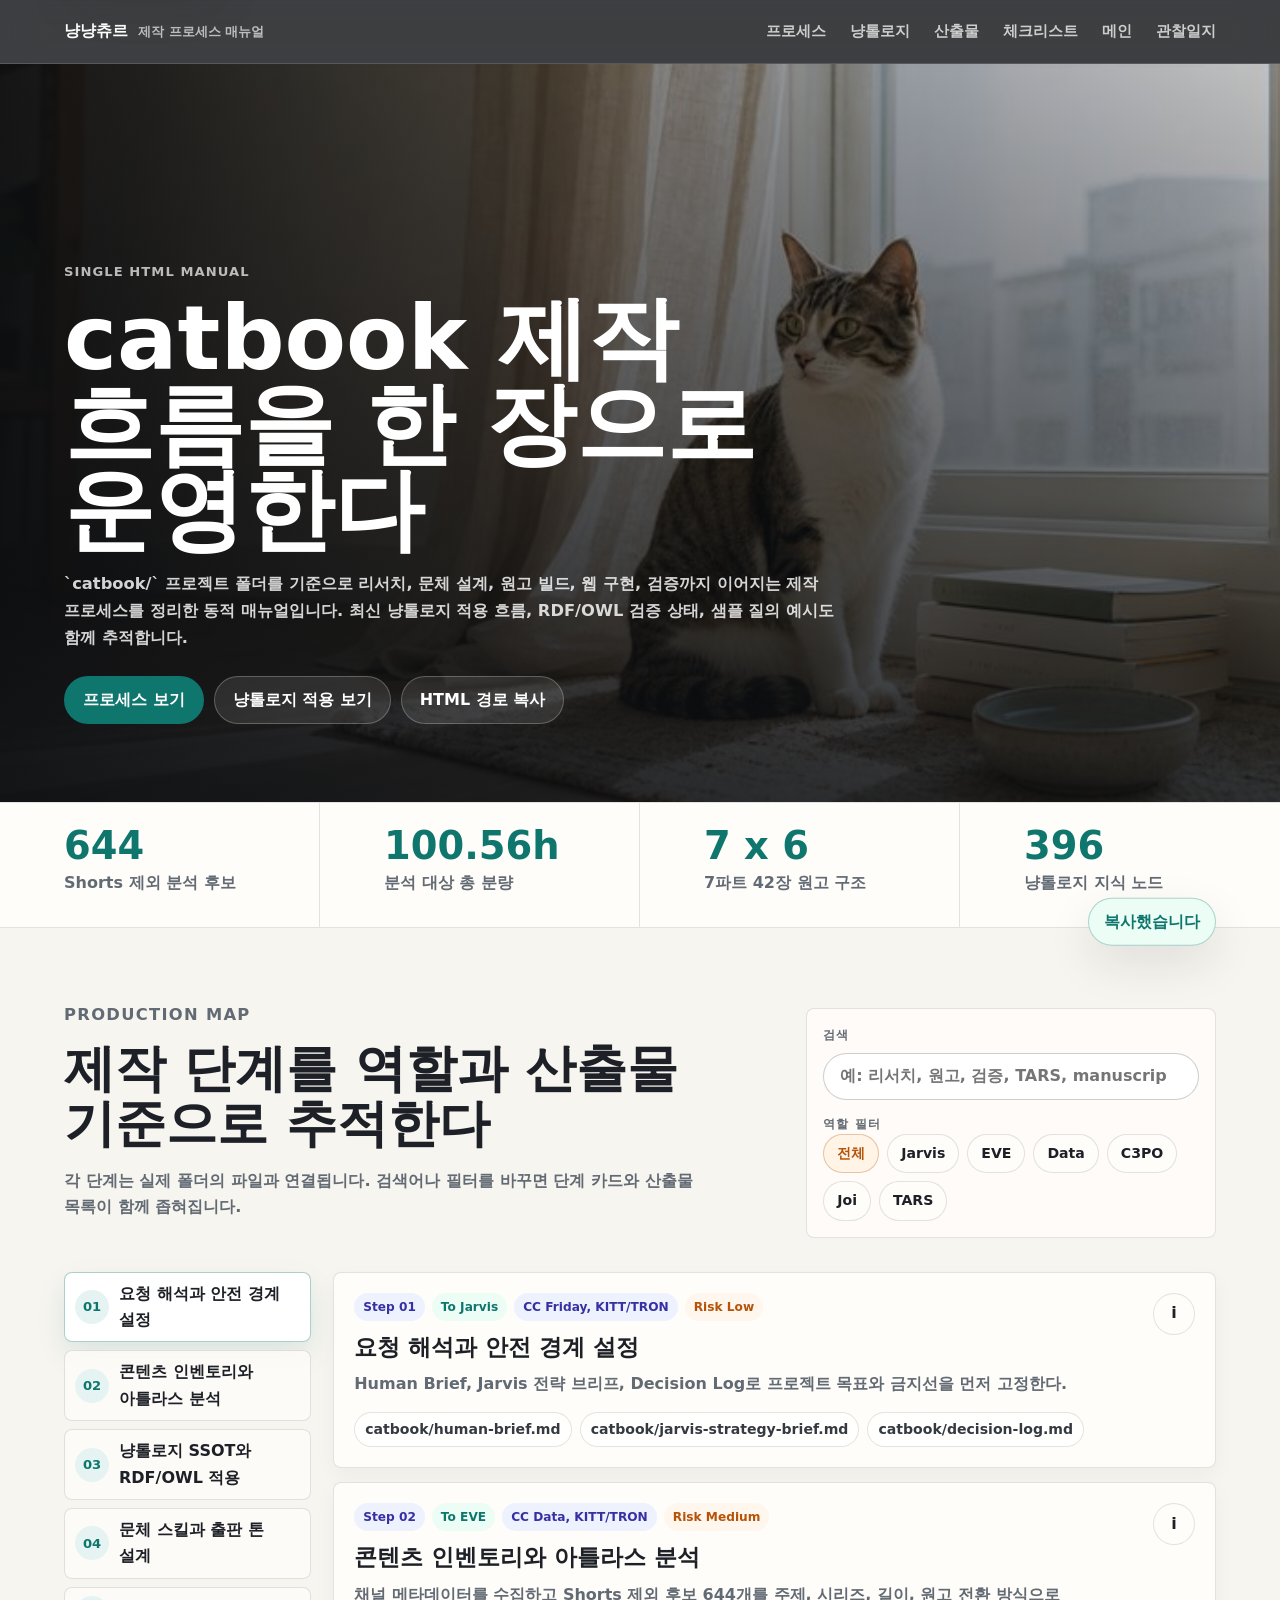
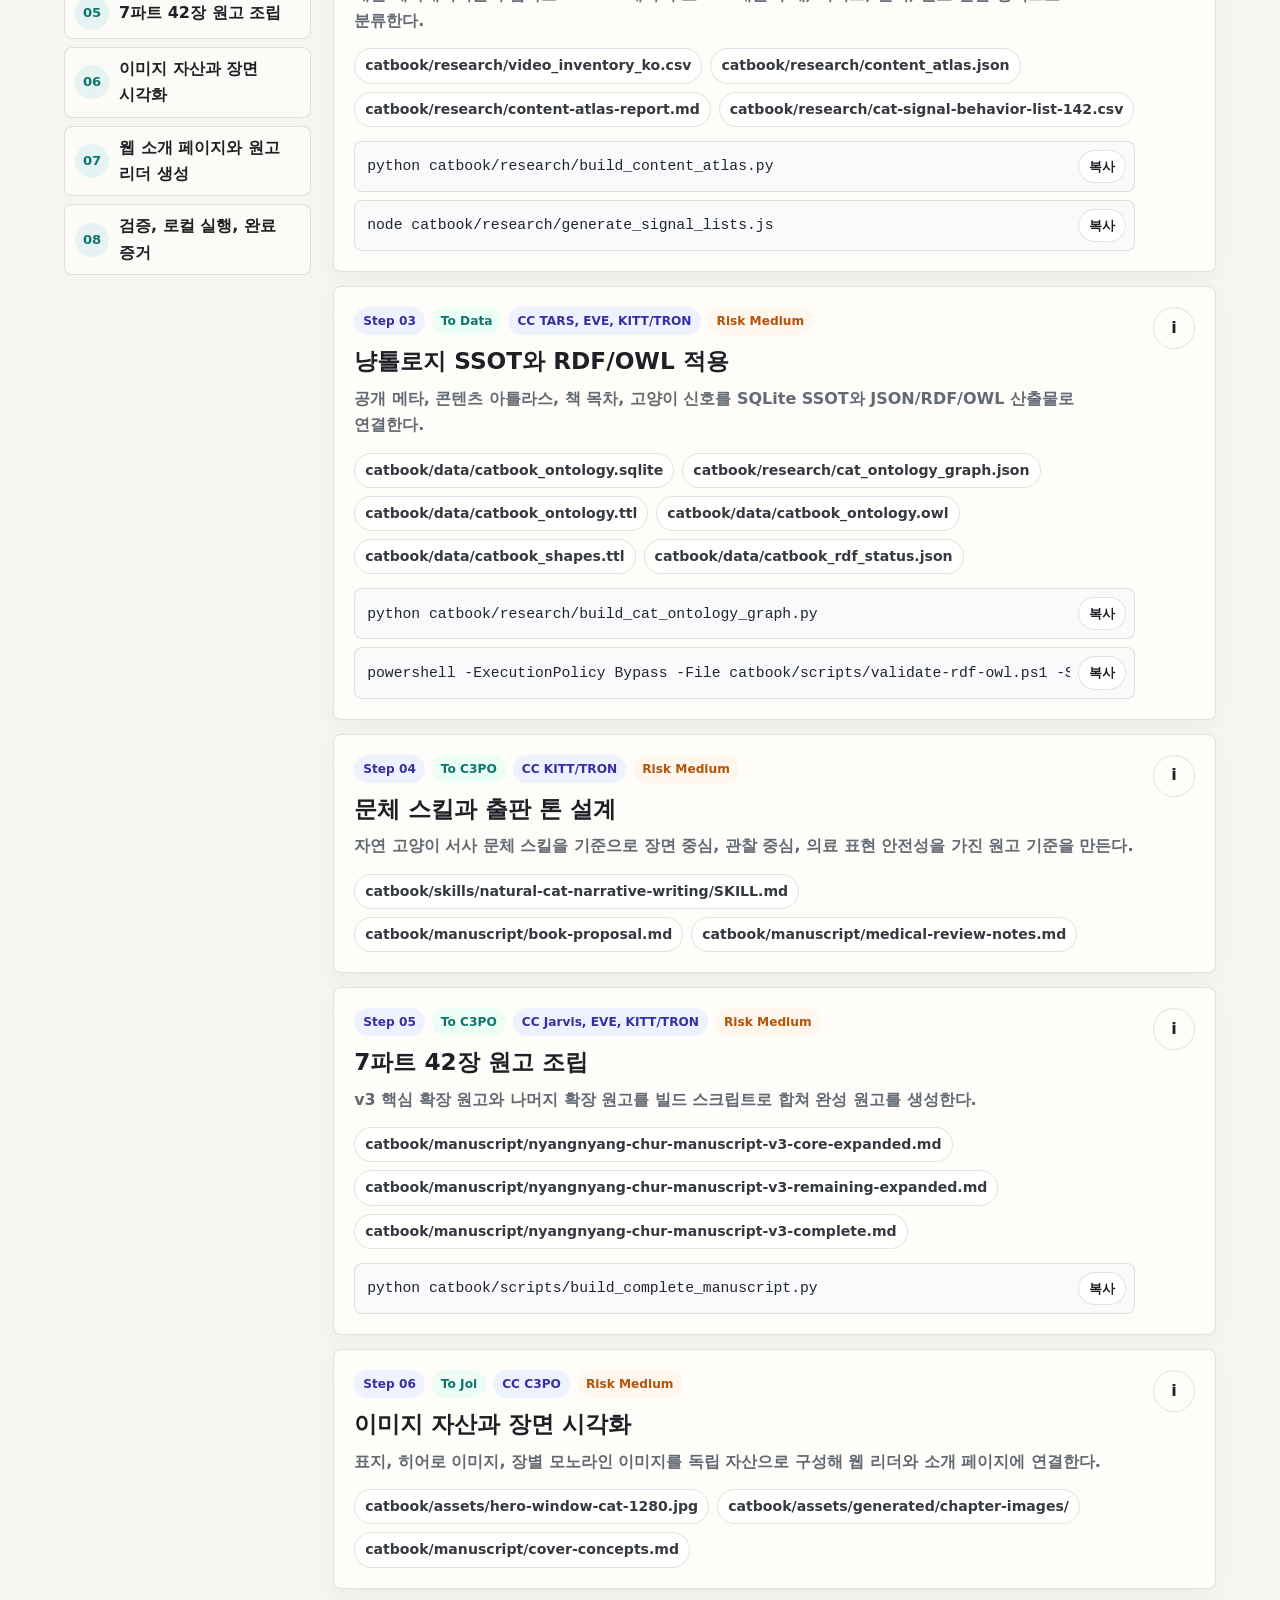
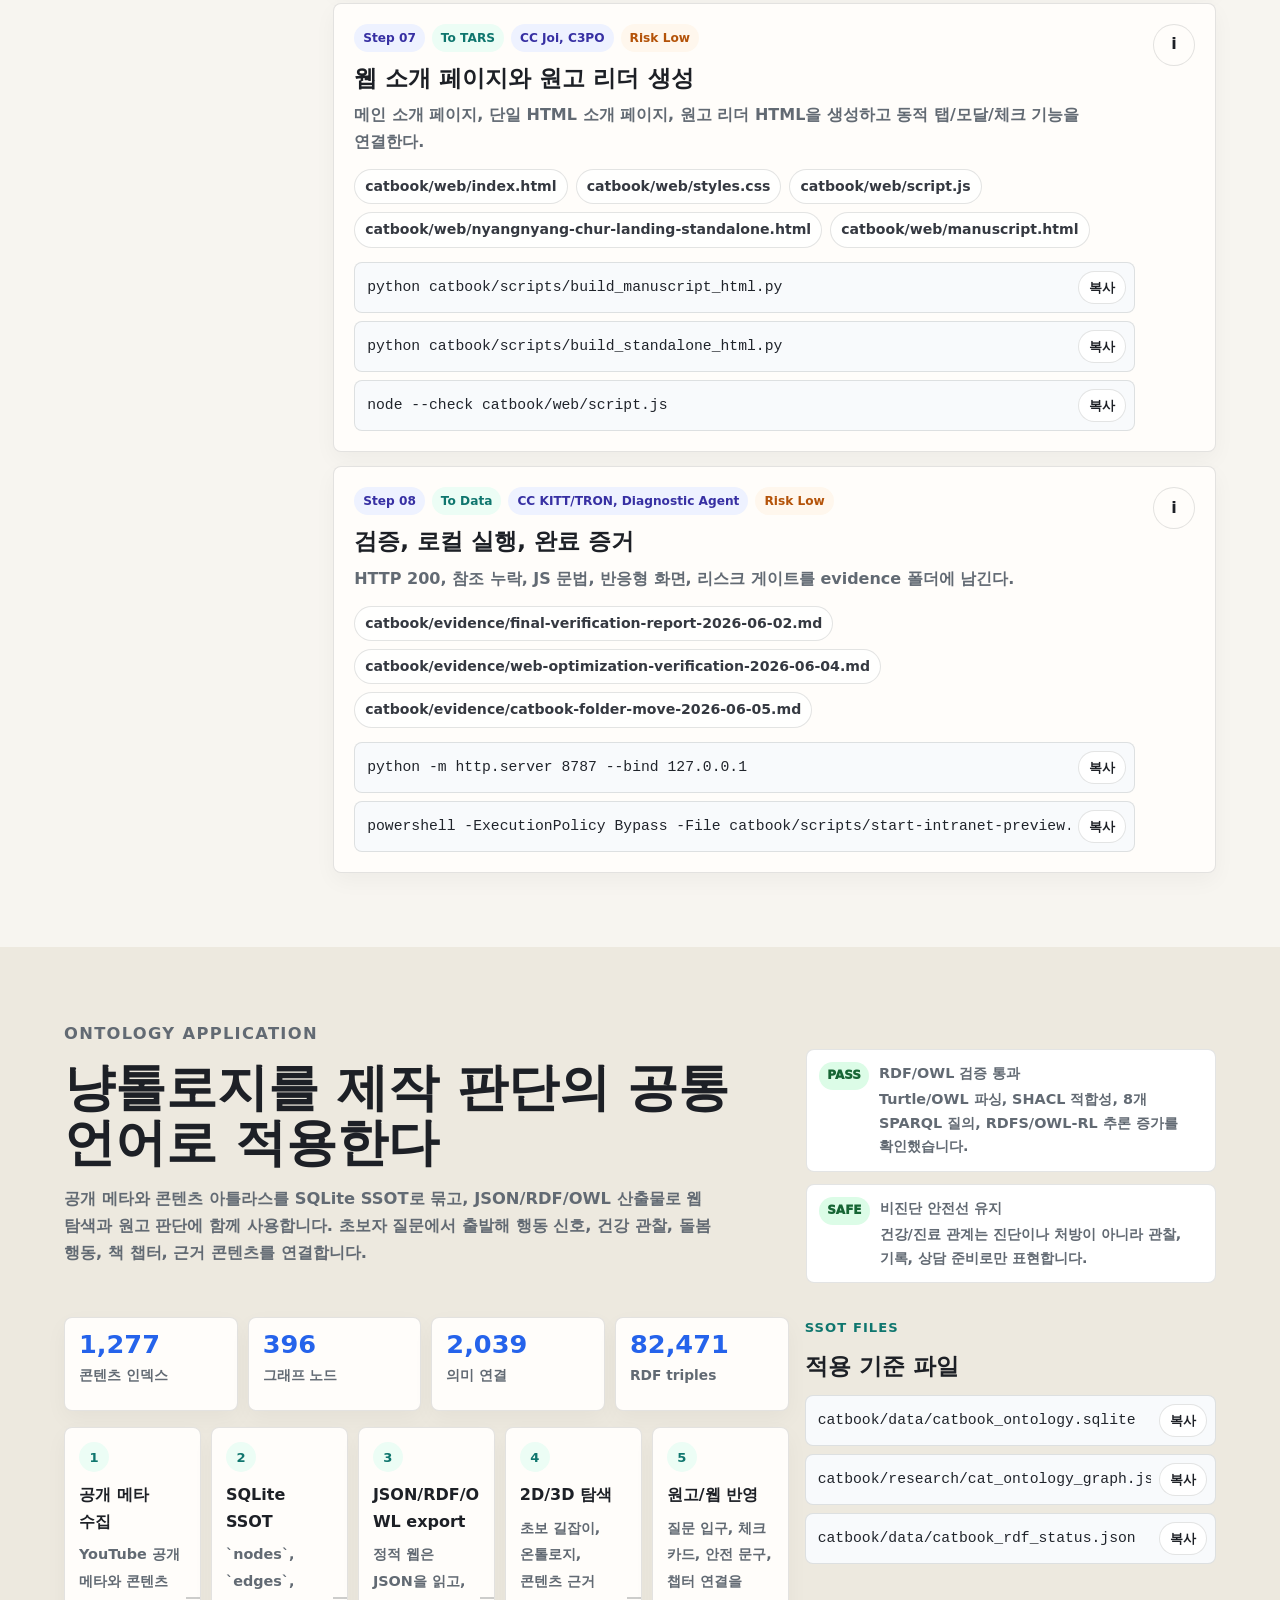
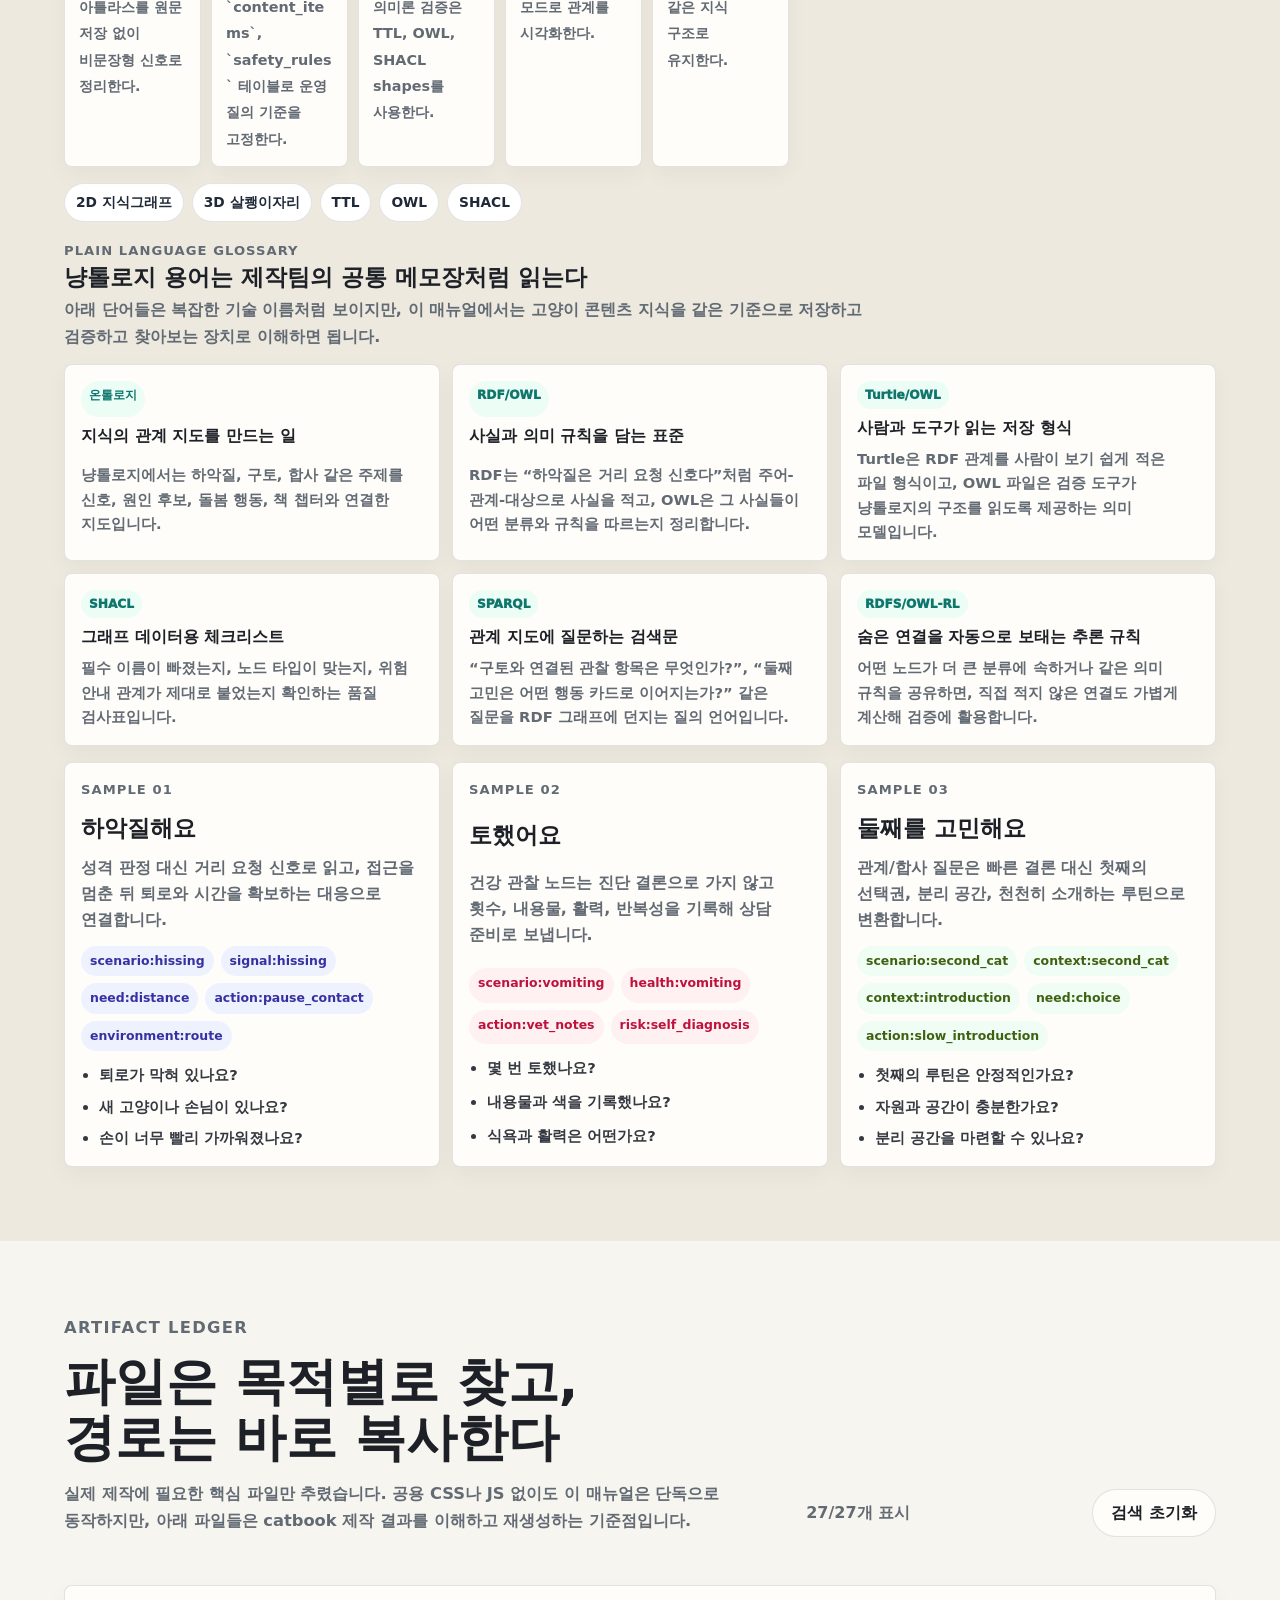
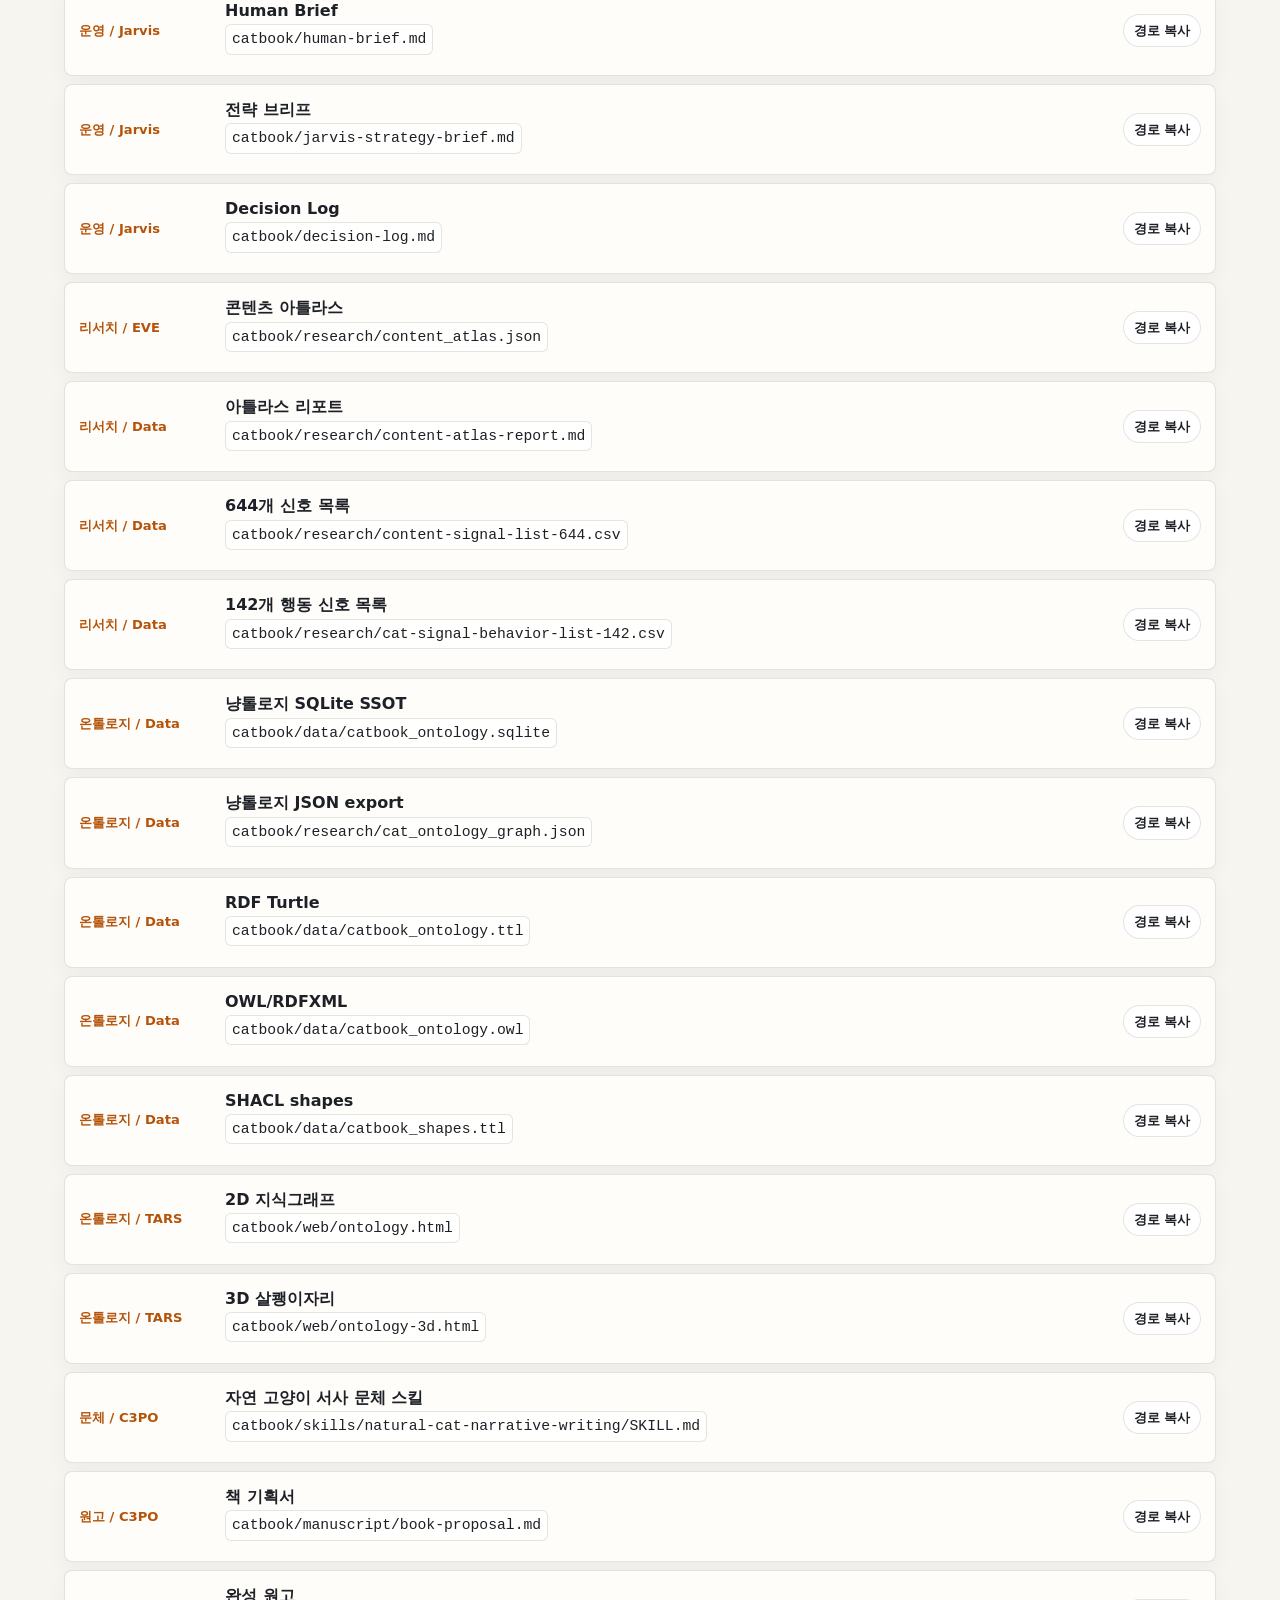
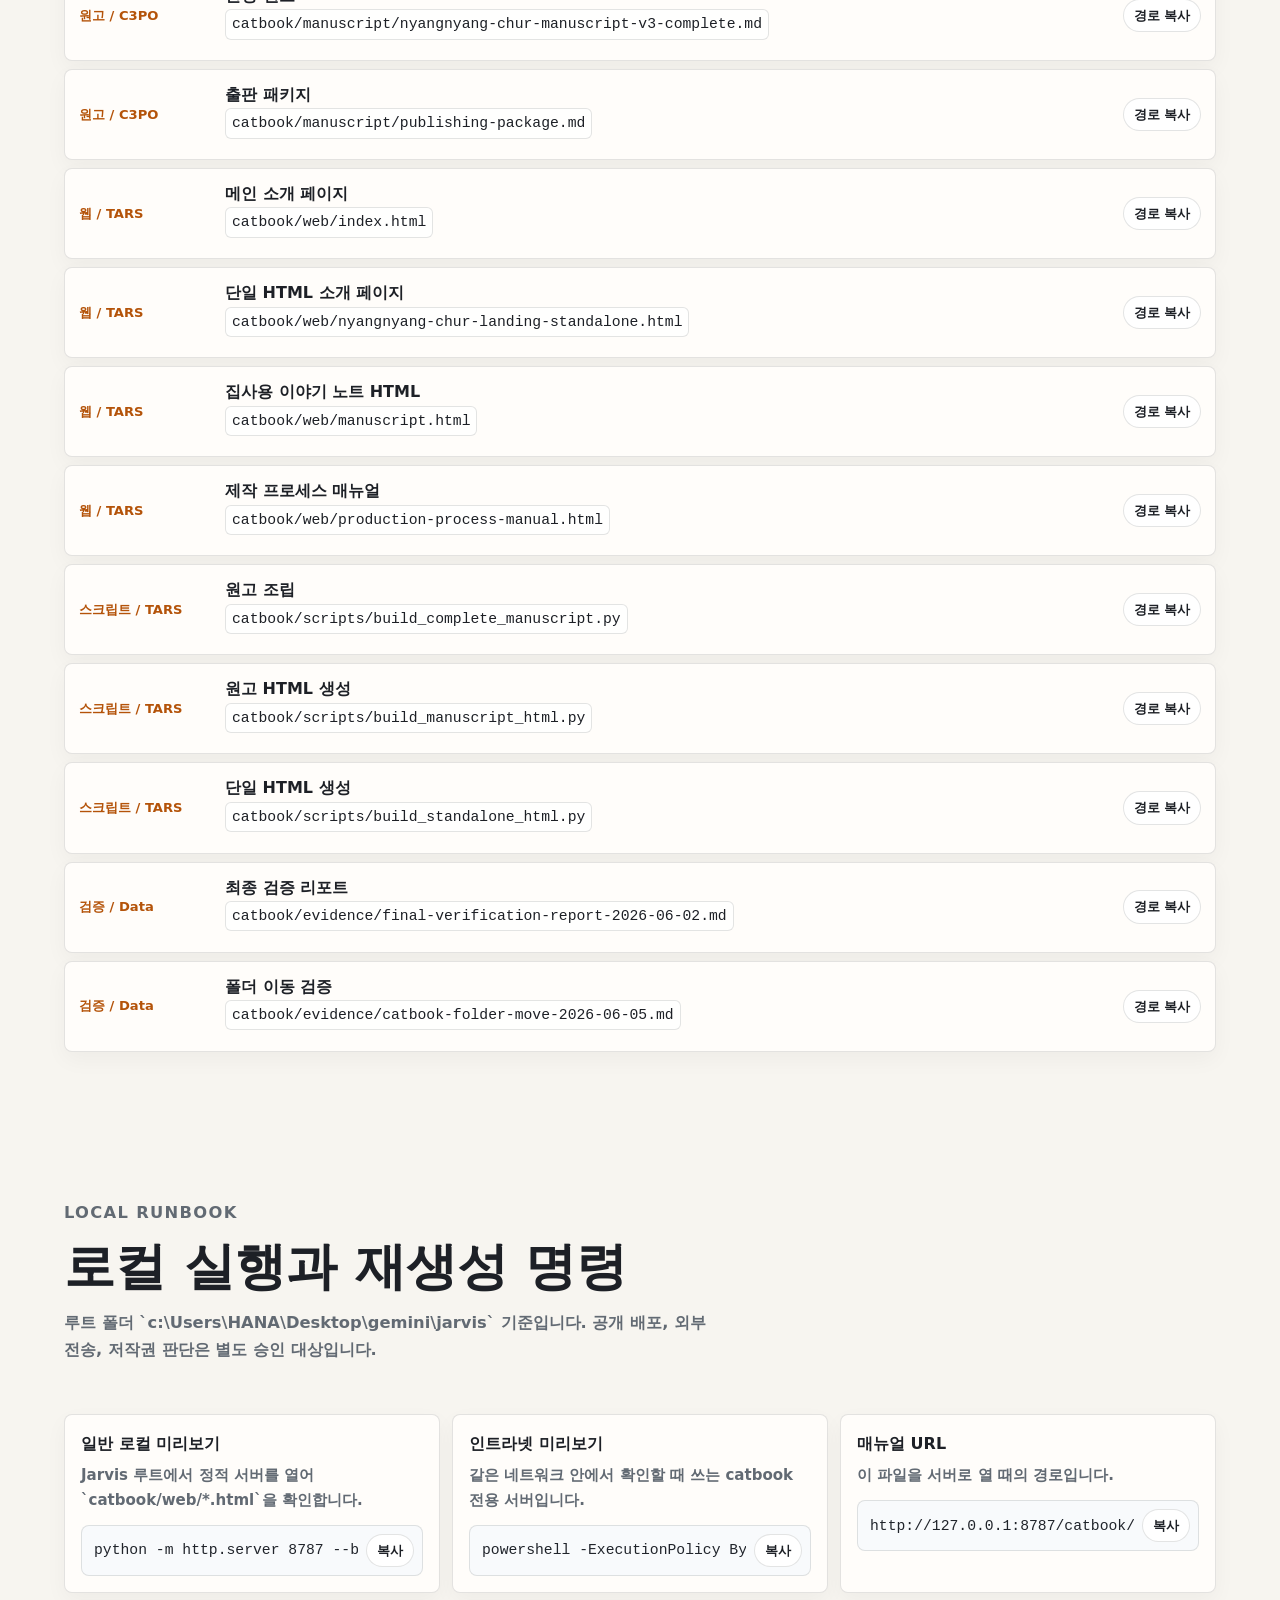
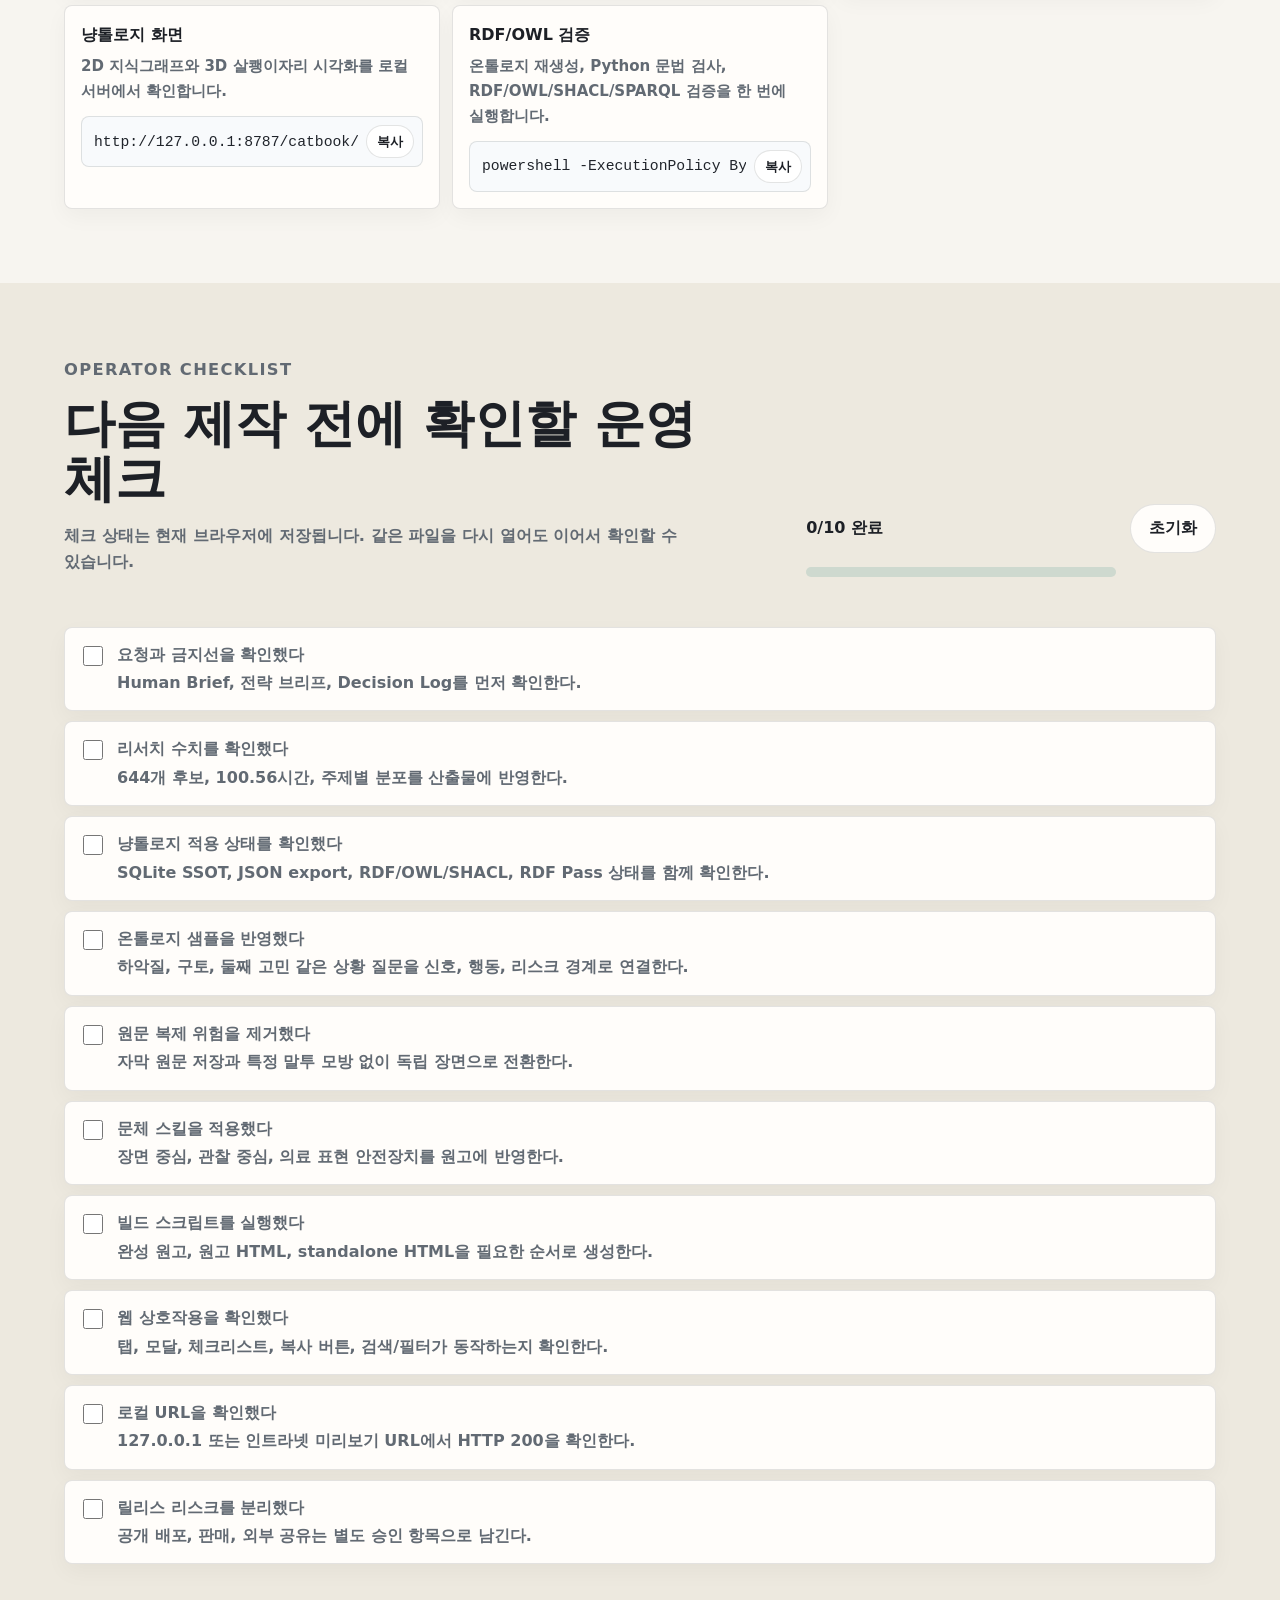
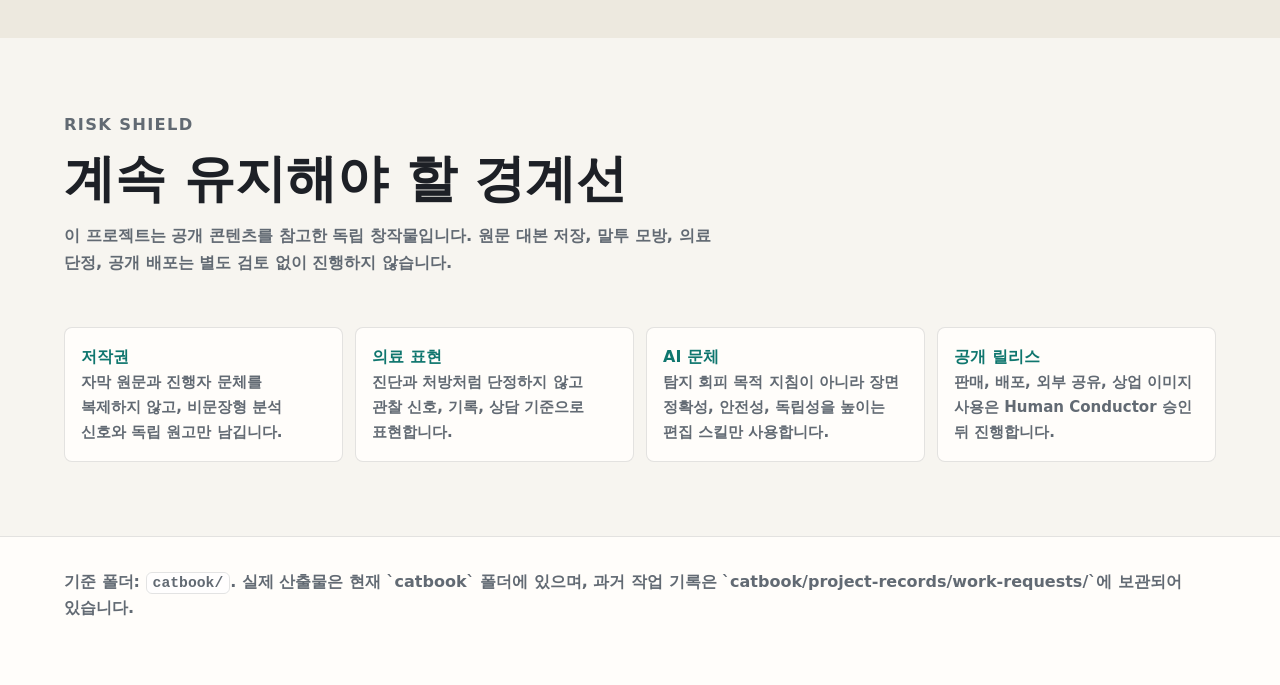
==== commit 9cf40c00: "Add catbook ontology web and RDF data" ====
--- a/web/production-process-manual.html
+++ b/web/production-process-manual.html
@@ -6,7 +6,7 @@
     <title>냥냥츄르 제작 프로세스 매뉴얼</title>
     <meta
       name="description"
-      content="catbook 프로젝트 폴더를 분석해 정리한 냥냥츄르 제작 프로세스 단일 HTML 매뉴얼"
+      content="catbook 프로젝트 폴더와 냥톨로지 적용 흐름을 정리한 냥냥츄르 제작 프로세스 단일 HTML 매뉴얼"
     />
     <link rel="icon" href="data:," />
     <link
@@ -614,6 +614,269 @@
         gap: 12px;
       }
 
+      .ontology-dashboard {
+        display: grid;
+        grid-template-columns: minmax(0, 0.74fr) minmax(320px, 0.42fr);
+        gap: 16px;
+        align-items: stretch;
+      }
+
+      .sample-card,
+      .term-card,
+      .flow-node,
+      .ontology-metric {
+        border: 1px solid var(--line);
+        border-radius: var(--radius);
+        background: var(--paper);
+        box-shadow: 0 8px 22px rgba(28, 30, 33, 0.04);
+      }
+
+      .ontology-panel {
+        min-width: 0;
+      }
+
+      .ontology-metrics {
+        display: grid;
+        grid-template-columns: repeat(4, minmax(0, 1fr));
+        gap: 10px;
+        margin-bottom: 16px;
+      }
+
+      .ontology-metric {
+        min-height: 94px;
+        padding: 14px;
+      }
+
+      .ontology-metric strong {
+        display: block;
+        margin-bottom: 4px;
+        color: var(--blue);
+        font-size: clamp(1.45rem, 2vw, 2.2rem);
+        line-height: 1;
+      }
+
+      .ontology-metric span {
+        color: var(--muted);
+        font-size: 0.86rem;
+        font-weight: 820;
+      }
+
+      .ontology-flow {
+        display: grid;
+        grid-template-columns: repeat(5, minmax(120px, 1fr));
+        gap: 10px;
+        align-items: stretch;
+        margin-bottom: 16px;
+      }
+
+      .flow-node {
+        position: relative;
+        min-height: 124px;
+        padding: 14px;
+        overflow: hidden;
+      }
+
+      .flow-node::after {
+        content: "";
+        position: absolute;
+        right: -14px;
+        top: 50%;
+        width: 28px;
+        height: 2px;
+        background: var(--line-strong);
+      }
+
+      .flow-node:last-child::after {
+        display: none;
+      }
+
+      .flow-node b {
+        display: grid;
+        place-items: center;
+        width: 30px;
+        height: 30px;
+        margin-bottom: 10px;
+        border-radius: 50%;
+        background: #ecfdf5;
+        color: var(--teal);
+        font-size: 0.82rem;
+      }
+
+      .flow-node strong {
+        display: block;
+        margin-bottom: 6px;
+      }
+
+      .flow-node span {
+        color: var(--muted);
+        font-size: 0.9rem;
+        font-weight: 650;
+      }
+
+      .ontology-link-row {
+        display: flex;
+        flex-wrap: wrap;
+        gap: 8px;
+      }
+
+      .ontology-link-row a {
+        border: 1px solid var(--line);
+        border-radius: 999px;
+        padding: 7px 11px;
+        background: #fff;
+        color: #1f2937;
+        font-size: 0.86rem;
+        font-weight: 850;
+      }
+
+      .ontology-status {
+        display: grid;
+        gap: 12px;
+      }
+
+      .status-line {
+        display: grid;
+        grid-template-columns: auto minmax(0, 1fr);
+        gap: 10px;
+        align-items: start;
+        border: 1px solid var(--line);
+        border-radius: var(--radius);
+        padding: 12px;
+        background: #fff;
+      }
+
+      .status-line mark {
+        border-radius: 999px;
+        padding: 4px 8px;
+        background: #dcfce7;
+        color: #166534;
+        font-size: 0.75rem;
+        font-weight: 950;
+      }
+
+      .status-line strong {
+        display: block;
+        margin-bottom: 2px;
+      }
+
+      .status-line span {
+        color: var(--muted);
+        font-size: 0.9rem;
+        font-weight: 650;
+      }
+
+      .ontology-terms {
+        margin-top: 18px;
+      }
+
+      .ontology-terms h3 {
+        margin-bottom: 6px;
+      }
+
+      .ontology-terms > p {
+        max-width: 860px;
+        margin: 0;
+        color: var(--muted);
+        font-weight: 650;
+      }
+
+      .ontology-term-grid {
+        display: grid;
+        grid-template-columns: repeat(3, minmax(0, 1fr));
+        gap: 12px;
+        margin-top: 14px;
+      }
+
+      .term-card {
+        display: grid;
+        gap: 8px;
+        padding: 16px;
+      }
+
+      .term-card span {
+        width: fit-content;
+        border-radius: 999px;
+        padding: 4px 8px;
+        background: #ecfdf5;
+        color: var(--teal);
+        font-size: 0.76rem;
+        font-weight: 950;
+      }
+
+      .term-card h4 {
+        margin: 0;
+        font-size: 1.02rem;
+        line-height: 1.35;
+      }
+
+      .term-card p {
+        margin: 0;
+        color: var(--muted);
+        font-size: 0.92rem;
+        font-weight: 650;
+      }
+
+      .sample-grid {
+        display: grid;
+        grid-template-columns: repeat(3, minmax(0, 1fr));
+        gap: 12px;
+        margin-top: 16px;
+      }
+
+      .sample-card {
+        display: grid;
+        gap: 12px;
+        padding: 16px;
+      }
+
+      .sample-card h3 {
+        margin-bottom: 0;
+      }
+
+      .sample-card p {
+        margin-bottom: 0;
+        color: var(--muted);
+        font-weight: 650;
+      }
+
+      .sample-path {
+        display: flex;
+        flex-wrap: wrap;
+        gap: 7px;
+        margin: 0;
+        padding: 0;
+        list-style: none;
+      }
+
+      .sample-path li {
+        border-radius: 999px;
+        padding: 5px 9px;
+        background: #eef2ff;
+        color: #3730a3;
+        font-size: 0.78rem;
+        font-weight: 900;
+      }
+
+      .sample-card[data-tone="health"] .sample-path li {
+        background: #fff1f2;
+        color: var(--rose);
+      }
+
+      .sample-card[data-tone="relation"] .sample-path li {
+        background: #f0fdf4;
+        color: var(--leaf);
+      }
+
+      .sample-checks {
+        display: grid;
+        gap: 7px;
+        margin: 0;
+        padding-left: 18px;
+        color: #343941;
+        font-size: 0.92rem;
+        font-weight: 700;
+      }
+
       .path-block {
         padding: 16px;
       }
@@ -871,7 +1134,9 @@
         .section-head,
         .process-layout,
         .path-grid,
-        .matrix {
+        .matrix,
+        .ontology-dashboard,
+        .sample-grid {
           grid-template-columns: 1fr;
         }
 
@@ -897,6 +1162,19 @@
         .stage-card {
           grid-template-columns: 1fr;
         }
+
+        .ontology-metrics,
+        .ontology-flow {
+          grid-template-columns: repeat(2, minmax(0, 1fr));
+        }
+
+        .flow-node::after {
+          display: none;
+        }
+
+        .ontology-term-grid {
+          grid-template-columns: repeat(2, minmax(0, 1fr));
+        }
       }
 
       @media (max-width: 640px) {
@@ -907,8 +1185,17 @@
 
         .stats,
         .step-rail,
-        .artifact-row {
+        .artifact-row,
+        .ontology-dashboard,
+        .ontology-metrics,
+        .ontology-flow,
+        .ontology-term-grid,
+        .sample-grid {
           grid-template-columns: 1fr;
+        }
+
+        .flow-node::after {
+          display: none;
         }
 
         .stat {
@@ -957,6 +1244,7 @@
       <a class="brand" href="#top">냥냥츄르 <span>제작 프로세스 매뉴얼</span></a>
       <nav class="nav-links" aria-label="주요 섹션">
         <a href="#manual">프로세스</a>
+        <a href="#ontology">냥톨로지</a>
         <a href="#artifacts">산출물</a>
         <a href="#checklist">체크리스트</a>
         <a href="./index.html">메인</a>
@@ -993,10 +1281,11 @@
           <h1 id="hero-title">catbook 제작 흐름을 한 장으로 운영한다</h1>
           <p class="hero-copy">
             `catbook/` 프로젝트 폴더를 기준으로 리서치, 문체 설계, 원고 빌드, 웹 구현, 검증까지 이어지는
-            제작 프로세스를 정리한 동적 매뉴얼입니다. 이 파일 하나 안에 화면 스타일과 상호작용 스크립트가 함께 들어 있습니다.
+            제작 프로세스를 정리한 동적 매뉴얼입니다. 최신 냥톨로지 적용 흐름, RDF/OWL 검증 상태, 샘플 질의 예시도 함께 추적합니다.
           </p>
           <div class="hero-actions">
             <a class="button primary" href="#manual">프로세스 보기</a>
+            <a class="button" href="#ontology">냥톨로지 적용 보기</a>
             <button class="button" type="button" data-copy="catbook/web/production-process-manual.html">
               HTML 경로 복사
             </button>
@@ -1018,8 +1307,8 @@
           <span>7파트 42장 원고 구조</span>
         </div>
         <div class="stat">
-          <strong>1 file</strong>
-          <span>CSS/JS 인라인 HTML 매뉴얼</span>
+          <strong>396</strong>
+          <span>냥톨로지 지식 노드</span>
         </div>
       </section>
 
@@ -1058,7 +1347,232 @@
         </div>
       </section>
 
-      <section class="section alt" id="artifacts" aria-labelledby="artifacts-title">
+      <section class="section alt" id="ontology" aria-labelledby="ontology-title">
+        <div class="section-head">
+          <div>
+            <p class="eyebrow">Ontology Application</p>
+            <h2 id="ontology-title">냥톨로지를 제작 판단의 공통 언어로 적용한다</h2>
+            <p>
+              공개 메타와 콘텐츠 아틀라스를 SQLite SSOT로 묶고, JSON/RDF/OWL 산출물로 웹 탐색과 원고 판단에
+              함께 사용합니다. 초보자 질문에서 출발해 행동 신호, 건강 관찰, 돌봄 행동, 책 챕터, 근거 콘텐츠를 연결합니다.
+            </p>
+          </div>
+          <div class="ontology-status" aria-label="RDF OWL 검증 상태">
+            <div class="status-line">
+              <mark>PASS</mark>
+              <span>
+                <strong>RDF/OWL 검증 통과</strong>
+                Turtle/OWL 파싱, SHACL 적합성, 8개 SPARQL 질의, RDFS/OWL-RL 추론 증가를 확인했습니다.
+              </span>
+            </div>
+            <div class="status-line">
+              <mark>SAFE</mark>
+              <span>
+                <strong>비진단 안전선 유지</strong>
+                건강/진료 관계는 진단이나 처방이 아니라 관찰, 기록, 상담 준비로만 표현합니다.
+              </span>
+            </div>
+          </div>
+        </div>
+
+        <div class="ontology-dashboard">
+          <div class="ontology-panel">
+            <div class="ontology-metrics" aria-label="냥톨로지 핵심 지표">
+              <div class="ontology-metric">
+                <strong>1,277</strong>
+                <span>콘텐츠 인덱스</span>
+              </div>
+              <div class="ontology-metric">
+                <strong>396</strong>
+                <span>그래프 노드</span>
+              </div>
+              <div class="ontology-metric">
+                <strong>2,039</strong>
+                <span>의미 연결</span>
+              </div>
+              <div class="ontology-metric">
+                <strong>82,471</strong>
+                <span>RDF triples</span>
+              </div>
+            </div>
+
+            <div class="ontology-flow" aria-label="냥톨로지 적용 흐름">
+              <div class="flow-node">
+                <b>1</b>
+                <strong>공개 메타 수집</strong>
+                <span>YouTube 공개 메타와 콘텐츠 아틀라스를 원문 저장 없이 비문장형 신호로 정리한다.</span>
+              </div>
+              <div class="flow-node">
+                <b>2</b>
+                <strong>SQLite SSOT</strong>
+                <span>`nodes`, `edges`, `content_items`, `safety_rules` 테이블로 운영 질의 기준을 고정한다.</span>
+              </div>
+              <div class="flow-node">
+                <b>3</b>
+                <strong>JSON/RDF/OWL export</strong>
+                <span>정적 웹은 JSON을 읽고, 의미론 검증은 TTL, OWL, SHACL shapes를 사용한다.</span>
+              </div>
+              <div class="flow-node">
+                <b>4</b>
+                <strong>2D/3D 탐색</strong>
+                <span>초보 길잡이, 온톨로지, 콘텐츠 근거 모드로 관계를 시각화한다.</span>
+              </div>
+              <div class="flow-node">
+                <b>5</b>
+                <strong>원고/웹 반영</strong>
+                <span>질문 입구, 체크 카드, 안전 문구, 챕터 연결을 같은 지식 구조로 유지한다.</span>
+              </div>
+            </div>
+
+            <div class="ontology-link-row" aria-label="냥톨로지 관련 화면과 산출물">
+              <a href="./ontology.html">2D 지식그래프</a>
+              <a href="./ontology-3d.html">3D 살쾡이자리</a>
+              <a href="../data/catbook_ontology.ttl">TTL</a>
+              <a href="../data/catbook_ontology.owl">OWL</a>
+              <a href="../data/catbook_shapes.ttl">SHACL</a>
+            </div>
+          </div>
+
+          <div class="ontology-panel">
+            <p class="eyebrow">SSOT Files</p>
+            <h3>적용 기준 파일</h3>
+            <div class="commands">
+              <div class="command-line">
+                <code>catbook/data/catbook_ontology.sqlite</code>
+                <button class="copy-button" type="button" data-copy="catbook/data/catbook_ontology.sqlite">복사</button>
+              </div>
+              <div class="command-line">
+                <code>catbook/research/cat_ontology_graph.json</code>
+                <button class="copy-button" type="button" data-copy="catbook/research/cat_ontology_graph.json">복사</button>
+              </div>
+              <div class="command-line">
+                <code>catbook/data/catbook_rdf_status.json</code>
+                <button class="copy-button" type="button" data-copy="catbook/data/catbook_rdf_status.json">복사</button>
+              </div>
+            </div>
+          </div>
+        </div>
+
+        <div class="ontology-terms" aria-label="냥톨로지 용어 쉬운 설명">
+          <p class="eyebrow">Plain Language Glossary</p>
+          <h3>냥톨로지 용어는 제작팀의 공통 메모장처럼 읽는다</h3>
+          <p>
+            아래 단어들은 복잡한 기술 이름처럼 보이지만, 이 매뉴얼에서는 고양이 콘텐츠 지식을 같은 기준으로 저장하고
+            검증하고 찾아보는 장치로 이해하면 됩니다.
+          </p>
+          <div class="ontology-term-grid">
+            <article class="term-card">
+              <span>온톨로지</span>
+              <h4>지식의 관계 지도를 만드는 일</h4>
+              <p>
+                냥톨로지에서는 하악질, 구토, 합사 같은 주제를 신호, 원인 후보, 돌봄 행동, 책 챕터와 연결한 지도입니다.
+              </p>
+            </article>
+            <article class="term-card">
+              <span>RDF/OWL</span>
+              <h4>사실과 의미 규칙을 담는 표준</h4>
+              <p>
+                RDF는 “하악질은 거리 요청 신호다”처럼 주어-관계-대상으로 사실을 적고, OWL은 그 사실들이 어떤 분류와
+                규칙을 따르는지 정리합니다.
+              </p>
+            </article>
+            <article class="term-card">
+              <span>Turtle/OWL</span>
+              <h4>사람과 도구가 읽는 저장 형식</h4>
+              <p>
+                Turtle은 RDF 관계를 사람이 보기 쉽게 적은 파일 형식이고, OWL 파일은 검증 도구가 냥톨로지의 구조를
+                읽도록 제공하는 의미 모델입니다.
+              </p>
+            </article>
+            <article class="term-card">
+              <span>SHACL</span>
+              <h4>그래프 데이터용 체크리스트</h4>
+              <p>
+                필수 이름이 빠졌는지, 노드 타입이 맞는지, 위험 안내 관계가 제대로 붙었는지 확인하는 품질 검사표입니다.
+              </p>
+            </article>
+            <article class="term-card">
+              <span>SPARQL</span>
+              <h4>관계 지도에 질문하는 검색문</h4>
+              <p>
+                “구토와 연결된 관찰 항목은 무엇인가?”, “둘째 고민은 어떤 행동 카드로 이어지는가?” 같은 질문을 RDF
+                그래프에 던지는 질의 언어입니다.
+              </p>
+            </article>
+            <article class="term-card">
+              <span>RDFS/OWL-RL</span>
+              <h4>숨은 연결을 자동으로 보태는 추론 규칙</h4>
+              <p>
+                어떤 노드가 더 큰 분류에 속하거나 같은 의미 규칙을 공유하면, 직접 적지 않은 연결도 가볍게 계산해
+                검증에 활용합니다.
+              </p>
+            </article>
+          </div>
+        </div>
+
+        <div class="sample-grid" aria-label="온톨로지 적용 샘플">
+          <article class="sample-card">
+            <p class="eyebrow">Sample 01</p>
+            <h3>하악질해요</h3>
+            <p>
+              성격 판정 대신 거리 요청 신호로 읽고, 접근을 멈춘 뒤 퇴로와 시간을 확보하는 대응으로 연결합니다.
+            </p>
+            <ul class="sample-path">
+              <li>scenario:hissing</li>
+              <li>signal:hissing</li>
+              <li>need:distance</li>
+              <li>action:pause_contact</li>
+              <li>environment:route</li>
+            </ul>
+            <ul class="sample-checks">
+              <li>퇴로가 막혀 있나요?</li>
+              <li>새 고양이나 손님이 있나요?</li>
+              <li>손이 너무 빨리 가까워졌나요?</li>
+            </ul>
+          </article>
+
+          <article class="sample-card" data-tone="health">
+            <p class="eyebrow">Sample 02</p>
+            <h3>토했어요</h3>
+            <p>
+              건강 관찰 노드는 진단 결론으로 가지 않고 횟수, 내용물, 활력, 반복성을 기록해 상담 준비로 보냅니다.
+            </p>
+            <ul class="sample-path">
+              <li>scenario:vomiting</li>
+              <li>health:vomiting</li>
+              <li>action:vet_notes</li>
+              <li>risk:self_diagnosis</li>
+            </ul>
+            <ul class="sample-checks">
+              <li>몇 번 토했나요?</li>
+              <li>내용물과 색을 기록했나요?</li>
+              <li>식욕과 활력은 어떤가요?</li>
+            </ul>
+          </article>
+
+          <article class="sample-card" data-tone="relation">
+            <p class="eyebrow">Sample 03</p>
+            <h3>둘째를 고민해요</h3>
+            <p>
+              관계/합사 질문은 빠른 결론 대신 첫째의 선택권, 분리 공간, 천천히 소개하는 루틴으로 변환합니다.
+            </p>
+            <ul class="sample-path">
+              <li>scenario:second_cat</li>
+              <li>context:second_cat</li>
+              <li>context:introduction</li>
+              <li>need:choice</li>
+              <li>action:slow_introduction</li>
+            </ul>
+            <ul class="sample-checks">
+              <li>첫째의 루틴은 안정적인가요?</li>
+              <li>자원과 공간이 충분한가요?</li>
+              <li>분리 공간을 마련할 수 있나요?</li>
+            </ul>
+          </article>
+        </div>
+      </section>
+
+      <section class="section" id="artifacts" aria-labelledby="artifacts-title">
         <div class="section-head">
           <div>
             <p class="eyebrow">Artifact Ledger</p>
@@ -1114,6 +1628,22 @@
               <button class="copy-button" type="button" data-copy="http://127.0.0.1:8787/catbook/web/production-process-manual.html">복사</button>
             </div>
           </article>
+          <article class="path-block">
+            <strong>냥톨로지 화면</strong>
+            <p>2D 지식그래프와 3D 살쾡이자리 시각화를 로컬 서버에서 확인합니다.</p>
+            <div class="command-line">
+              <code>http://127.0.0.1:8787/catbook/web/ontology.html</code>
+              <button class="copy-button" type="button" data-copy="http://127.0.0.1:8787/catbook/web/ontology.html">복사</button>
+            </div>
+          </article>
+          <article class="path-block">
+            <strong>RDF/OWL 검증</strong>
+            <p>온톨로지 재생성, Python 문법 검사, RDF/OWL/SHACL/SPARQL 검증을 한 번에 실행합니다.</p>
+            <div class="command-line">
+              <code>powershell -ExecutionPolicy Bypass -File catbook/scripts/validate-rdf-owl.ps1 -SkipInstall</code>
+              <button class="copy-button" type="button" data-copy="powershell -ExecutionPolicy Bypass -File catbook/scripts/validate-rdf-owl.ps1 -SkipInstall">복사</button>
+            </div>
+          </article>
         </div>
       </section>
 
@@ -1172,7 +1702,7 @@
     <footer class="footer">
       <p>
         기준 폴더: <code>catbook/</code>. 실제 산출물은 현재 `catbook` 폴더에 있으며,
-        `work-requests/2026-06-02-nyangnyang-chur-cat-book/`에는 호환용 안내 파일만 남아 있습니다.
+        과거 작업 기록은 `catbook/project-records/work-requests/`에 보관되어 있습니다.
       </p>
     </footer>
 
@@ -1226,6 +1756,33 @@
             "핵심 수치: Shorts 제외 644개, 약 100.56시간.",
             "주요 축: 행동 신호, 건강 관찰, 관계/합사, 생활 돌봄, 배변/화장실, 윤리/안전, 묘종 지식.",
             "분석 결과는 원문 복제가 아니라 책 구조와 장면 소재를 만들기 위한 비문장형 신호로 사용한다.",
+          ],
+        },
+        {
+          id: "ontology",
+          role: "Data",
+          cc: "TARS, EVE, KITT/TRON",
+          risk: "Medium",
+          title: "냥톨로지 SSOT와 RDF/OWL 적용",
+          summary:
+            "공개 메타, 콘텐츠 아틀라스, 책 목차, 고양이 신호를 SQLite SSOT와 JSON/RDF/OWL 산출물로 연결한다.",
+          outputs: [
+            "catbook/data/catbook_ontology.sqlite",
+            "catbook/research/cat_ontology_graph.json",
+            "catbook/data/catbook_ontology.ttl",
+            "catbook/data/catbook_ontology.owl",
+            "catbook/data/catbook_shapes.ttl",
+            "catbook/data/catbook_rdf_status.json",
+          ],
+          commands: [
+            "python catbook/research/build_cat_ontology_graph.py",
+            "powershell -ExecutionPolicy Bypass -File catbook/scripts/validate-rdf-owl.ps1 -SkipInstall",
+          ],
+          details: [
+            "스키마 2026-06-05.2 기준 노드 396개, 엣지 2,039개, 콘텐츠 인덱스 1,277개, RDF triple 82,471개다.",
+            "초보자 입구 11개 상황 질문을 Scenario로 두고 CatSignal, HealthObservation, Need, CareAction, SafetyRisk로 이어 붙인다.",
+            "2D/3D 냥톨로지 화면은 JSON export와 RDF 상태 JSON을 읽어 그래프 규모, RDF Pass, TTL/OWL/SHACL 링크를 표시한다.",
+            "건강 관련 노드는 진단/처방이 아니라 관찰 기록과 전문가 상담 준비로만 연결한다.",
           ],
         },
         {
@@ -1333,7 +1890,7 @@
           ],
           details: [
             "로컬 URL 기준 메인, 원고, standalone 페이지 모두 200 응답을 확인한다.",
-            "work-requests 아래 이전 URL은 catbook 경로 안내용 호환 파일로 유지한다.",
+            "catbook 관련 작업 기록은 catbook/project-records/work-requests 아래에서 확인한다.",
             "공개 릴리스, 판매 페이지, 외부 공유는 이 단계에서 자동 진행하지 않는다.",
           ],
         },
@@ -1347,6 +1904,13 @@
         ["리서치", "Data", "아틀라스 리포트", "catbook/research/content-atlas-report.md"],
         ["리서치", "Data", "644개 신호 목록", "catbook/research/content-signal-list-644.csv"],
         ["리서치", "Data", "142개 행동 신호 목록", "catbook/research/cat-signal-behavior-list-142.csv"],
+        ["온톨로지", "Data", "냥톨로지 SQLite SSOT", "catbook/data/catbook_ontology.sqlite"],
+        ["온톨로지", "Data", "냥톨로지 JSON export", "catbook/research/cat_ontology_graph.json"],
+        ["온톨로지", "Data", "RDF Turtle", "catbook/data/catbook_ontology.ttl"],
+        ["온톨로지", "Data", "OWL/RDFXML", "catbook/data/catbook_ontology.owl"],
+        ["온톨로지", "Data", "SHACL shapes", "catbook/data/catbook_shapes.ttl"],
+        ["온톨로지", "TARS", "2D 지식그래프", "catbook/web/ontology.html"],
+        ["온톨로지", "TARS", "3D 살쾡이자리", "catbook/web/ontology-3d.html"],
         ["문체", "C3PO", "자연 고양이 서사 문체 스킬", "catbook/skills/natural-cat-narrative-writing/SKILL.md"],
         ["원고", "C3PO", "책 기획서", "catbook/manuscript/book-proposal.md"],
         ["원고", "C3PO", "완성 원고", "catbook/manuscript/nyangnyang-chur-manuscript-v3-complete.md"],
@@ -1365,6 +1929,8 @@
       const checks = [
         ["요청과 금지선을 확인했다", "Human Brief, 전략 브리프, Decision Log를 먼저 확인한다."],
         ["리서치 수치를 확인했다", "644개 후보, 100.56시간, 주제별 분포를 산출물에 반영한다."],
+        ["냥톨로지 적용 상태를 확인했다", "SQLite SSOT, JSON export, RDF/OWL/SHACL, RDF Pass 상태를 함께 확인한다."],
+        ["온톨로지 샘플을 반영했다", "하악질, 구토, 둘째 고민 같은 상황 질문을 신호, 행동, 리스크 경계로 연결한다."],
         ["원문 복제 위험을 제거했다", "자막 원문 저장과 특정 말투 모방 없이 독립 장면으로 전환한다."],
         ["문체 스킬을 적용했다", "장면 중심, 관찰 중심, 의료 표현 안전장치를 원고에 반영한다."],
         ["빌드 스크립트를 실행했다", "완성 원고, 원고 HTML, standalone HTML을 필요한 순서로 생성한다."],
